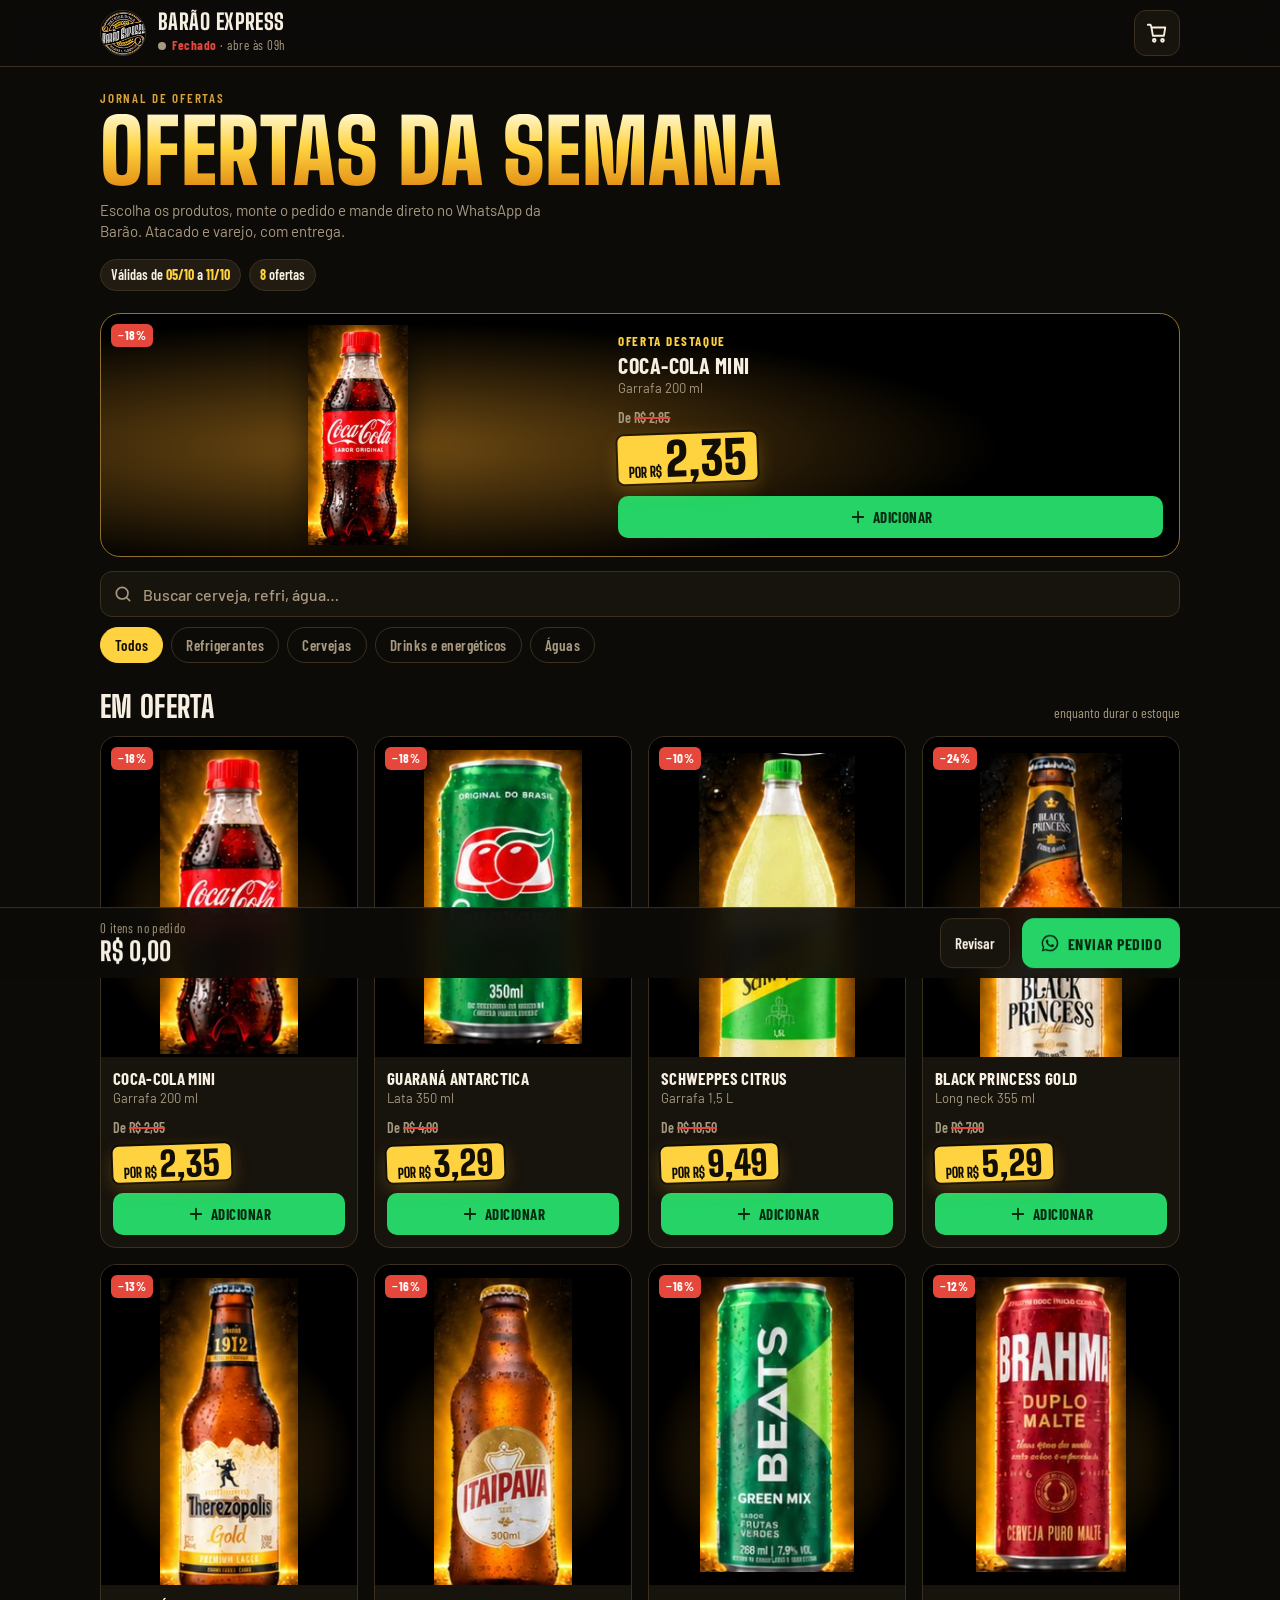
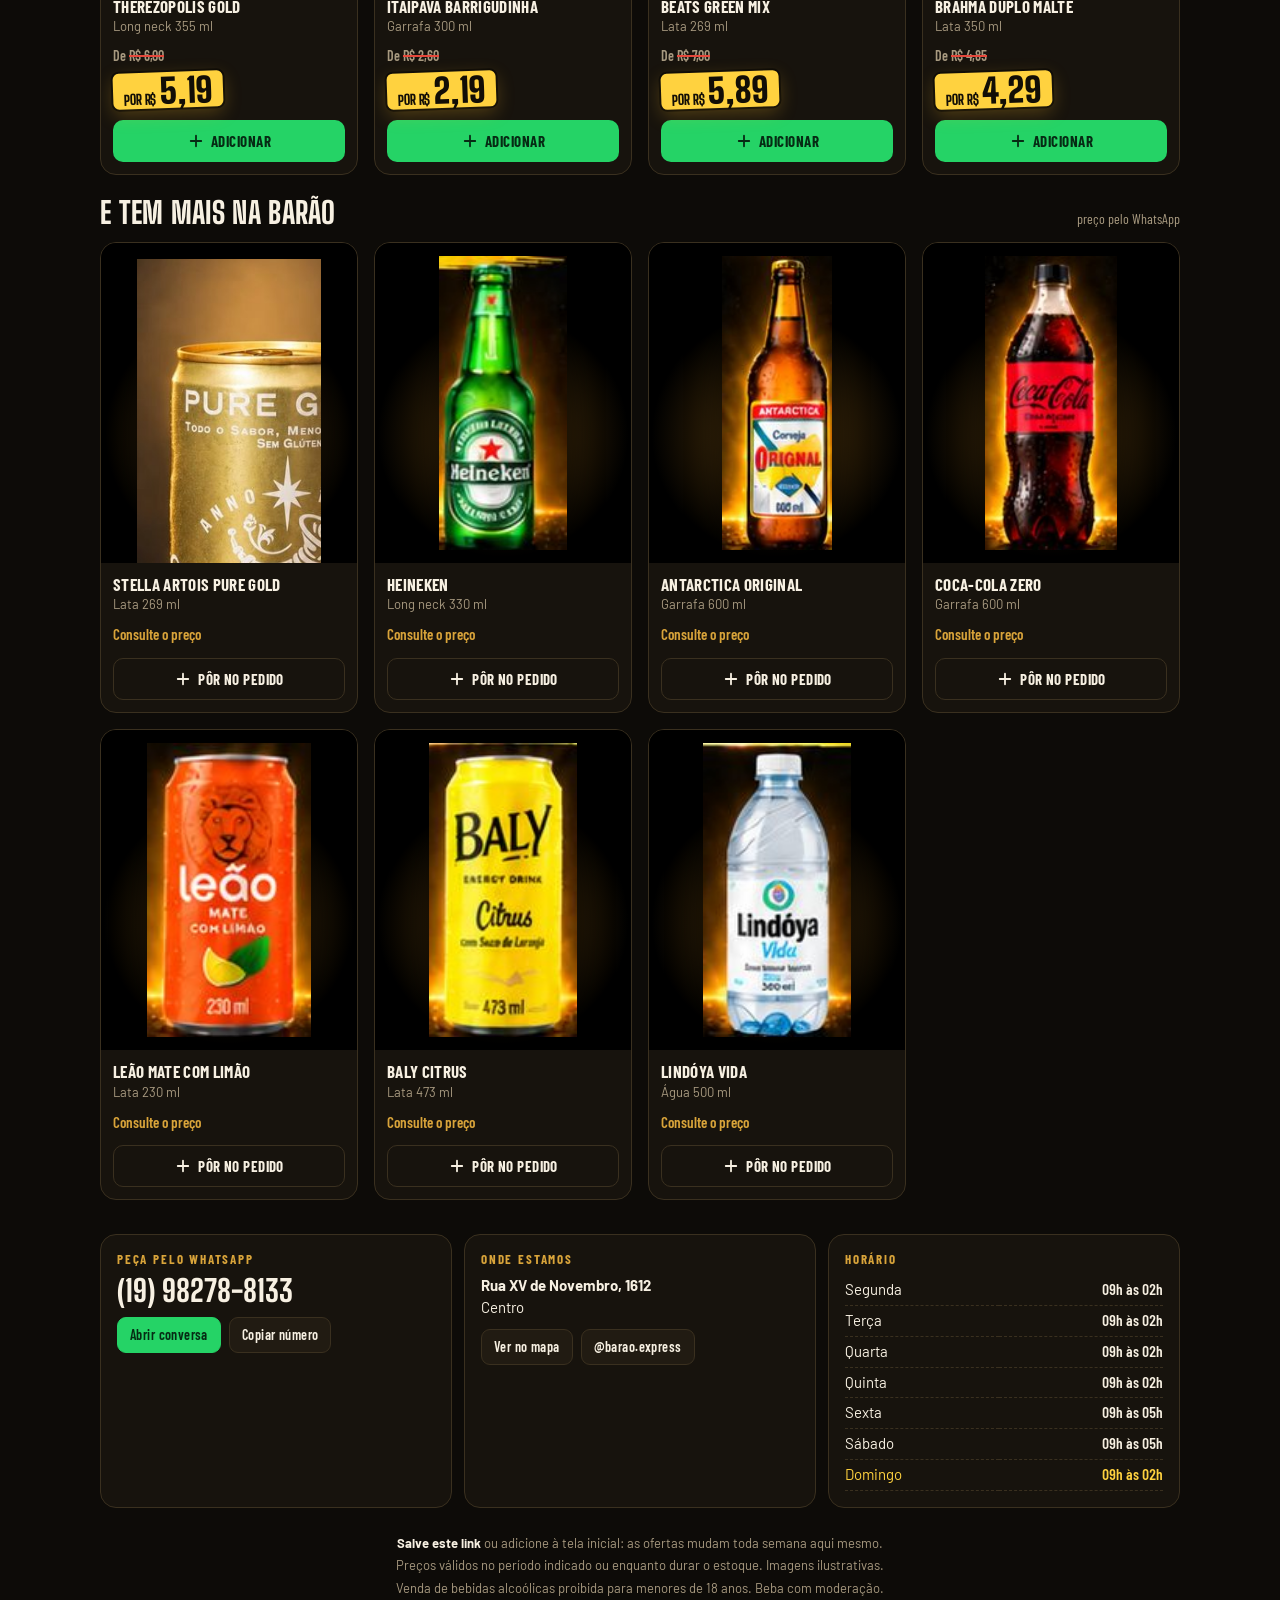
==== ofertas/index.html @ 43bf3dec "Demonstração do app de ofertas da semana da Barão Express Página única em ofertas/: ofertas com preç" ====
<!doctype html>
<html lang="pt-BR">
<head>
<meta charset="utf-8">
<meta name="viewport" content="width=device-width, initial-scale=1, viewport-fit=cover">
<meta name="theme-color" content="#0d0b08">
</head>
<body style="margin:0">
<title>Barão Express Ofertas</title>
<link rel="preconnect" href="https://fonts.googleapis.com">
<link rel="preconnect" href="https://fonts.gstatic.com" crossorigin>
<link href="https://fonts.googleapis.com/css2?family=Big+Shoulders+Display:wght@700;800;900&family=Barlow:wght@400;500;600;700&family=Barlow+Condensed:wght@500;600;700&display=swap" rel="stylesheet">
<style>
/* Layout: app de uma coluna para celular; faixa de oferta com etiqueta amarela de preço igual ao Jornal de Ofertas; grade cresce no computador. */
:root {
  --bg: #0d0b08;
  --surface: #17130d;
  --surface-2: #211b12;
  --line: #3a301f;
  --fg: #f7f0e2;
  --muted: #a89a80;
  --gold: #d9a43a;
  --tag: #ffd23f;
  --tag-ink: #120e06;
  --strike: #e5483b;
  --zap: #25d366;
  --zap-ink: #062b14;
  --display: "Big Shoulders Display", "Arial Narrow", Impact, sans-serif;
  --body: "Barlow", "Segoe UI", system-ui, sans-serif;
  --label: "Barlow Condensed", "Arial Narrow", system-ui, sans-serif;
  color-scheme: dark;
}
* { box-sizing: border-box; }
body {
  background: var(--bg);
  color: var(--fg);
  font-family: var(--body);
  font-size: 15px;
  line-height: 1.45;
  padding-inline: 16px;
  padding-block: 0 120px;
}
.wrap { max-width: 1080px; margin-inline: auto; }
button { font: inherit; color: inherit; cursor: pointer; }
a { color: inherit; }
:focus-visible { outline: 2px solid var(--tag); outline-offset: 2px; border-radius: 6px; }

/* Topo */
.top {
  position: sticky; top: env(safe-area-inset-top, 0px); z-index: 20;
  margin-inline: -16px; padding: 10px 16px;
  background: color-mix(in srgb, var(--bg) 88%, transparent);
  backdrop-filter: blur(10px); -webkit-backdrop-filter: blur(10px);
  border-bottom: 1px solid var(--line);
}
.top-in { max-width: 1080px; margin-inline: auto; display: flex; align-items: center; gap: 12px; }
.logo { width: 46px; height: 46px; border-radius: 50%; object-fit: cover; flex: none; border: 1px solid var(--line); }
.brand { min-width: 0; flex: 1; }
.brand > b { display: block; font-family: var(--display); font-weight: 800; font-size: 22px; letter-spacing: .02em; line-height: 1; text-transform: uppercase; }
.status { font-family: var(--label); font-size: 13px; letter-spacing: .04em; color: var(--muted); display: flex; align-items: center; gap: 6px; margin-top: 3px; }
.dot { width: 8px; height: 8px; border-radius: 50%; background: var(--muted); flex: none; }
.status.open .dot { background: var(--zap); box-shadow: 0 0 0 3px color-mix(in srgb, var(--zap) 25%, transparent); }
.status.open b { color: var(--zap); }
.status.closed b { color: var(--strike); }
.cart-btn { position: relative; border: 1px solid var(--line); background: var(--surface); border-radius: 12px; width: 46px; height: 46px; display: grid; place-items: center; flex: none; }
.cart-btn svg { width: 22px; height: 22px; }
.cart-btn .n { position: absolute; top: -6px; right: -6px; min-width: 20px; height: 20px; padding: 0 5px; border-radius: 10px; background: var(--tag); color: var(--tag-ink); font: 700 12px/20px var(--label); text-align: center; }

/* Cabeçalho do jornal */
.hero { padding-block: 22px 8px; display: grid; gap: 6px; }
.eyebrow { font-family: var(--label); font-weight: 600; font-size: 13px; letter-spacing: .14em; text-transform: uppercase; color: var(--gold); }
.hero h1 {
  margin: 0; font-family: var(--display); font-weight: 900; text-transform: uppercase;
  font-size: clamp(44px, 13vw, 88px); line-height: .86; letter-spacing: .005em; text-wrap: balance;
  background: linear-gradient(180deg, #fff6c9 0%, var(--tag) 45%, #e08a12 100%);
  -webkit-background-clip: text; background-clip: text; color: transparent;
}
.hero p { margin: 4px 0 0; color: var(--muted); max-width: 60ch; }
.validity { display: inline-flex; flex-wrap: wrap; gap: 8px; margin-top: 10px; }
.chip-static { font-family: var(--label); font-weight: 600; font-size: 14px; padding: 5px 10px; border-radius: 999px; background: var(--surface-2); border: 1px solid var(--line); }
.chip-static strong { color: var(--tag); }

/* Busca e filtros */
.tools { display: grid; gap: 10px; padding-block: 14px 6px; }
.search { position: relative; }
.search input {
  width: 100%; height: 46px; border-radius: 12px; border: 1px solid var(--line); background: var(--surface);
  color: var(--fg); font: 500 16px var(--body); padding: 0 14px 0 42px;
}
.search input::placeholder { color: var(--muted); }
.search svg { position: absolute; left: 13px; top: 13px; width: 20px; height: 20px; color: var(--muted); }
.chips { display: flex; gap: 8px; overflow-x: auto; scrollbar-width: none; margin-inline: -16px; padding-inline: 16px; }
.chips::-webkit-scrollbar { display: none; }
.chip {
  flex: none; height: 36px; padding: 0 14px; border-radius: 999px; border: 1px solid var(--line); background: transparent;
  font-family: var(--label); font-weight: 600; font-size: 15px; letter-spacing: .03em; color: var(--muted);
}
.chip[aria-pressed="true"] { background: var(--tag); border-color: var(--tag); color: var(--tag-ink); }

/* Seções */
.sec-head { display: flex; align-items: baseline; justify-content: space-between; gap: 12px; padding-block: 22px 12px; }
.sec-head h2 { margin: 0; font-family: var(--display); font-weight: 800; text-transform: uppercase; font-size: 30px; line-height: 1; letter-spacing: .01em; }
.sec-head span { font-family: var(--label); color: var(--muted); font-size: 14px; }
.grid { display: grid; grid-template-columns: repeat(2, minmax(0, 1fr)); gap: 12px; }
@media (min-width: 640px) { .grid { grid-template-columns: repeat(3, minmax(0, 1fr)); } }
@media (min-width: 900px) { .grid { grid-template-columns: repeat(4, minmax(0, 1fr)); gap: 16px; } }

/* Card de oferta */
.card {
  position: relative; display: flex; flex-direction: column; min-width: 0;
  background: var(--surface); border: 1px solid var(--line); border-radius: 16px; overflow: hidden;
}
.shot {
  position: relative; aspect-ratio: 4 / 5; max-width: 100%;
  background: radial-gradient(70% 55% at 50% 60%, rgba(255, 170, 40, .35), transparent 70%), #000;
  display: grid; place-items: center; overflow: hidden;
}
.shot img { height: 92%; width: auto; max-width: 92%; object-fit: contain; filter: drop-shadow(0 8px 16px rgba(0,0,0,.6)); }
.off {
  position: absolute; z-index: 1; top: 10px; left: 10px; background: var(--strike); color: #fff;
  font: 700 13px/1 var(--label); letter-spacing: .04em; padding: 5px 7px; border-radius: 6px;
}
.info { padding: 12px 12px 0; display: grid; gap: 2px; flex: 1; align-content: start; }
.name { font-family: var(--label); font-weight: 700; font-size: 17px; line-height: 1.1; text-transform: uppercase; letter-spacing: .02em; }
.size { font-size: 13px; color: var(--muted); }
.de { margin-top: 8px; font-family: var(--label); font-weight: 600; font-size: 14px; color: var(--muted); }
.de s { text-decoration-color: var(--strike); text-decoration-thickness: 2px; }
.tag {
  justify-self: start; margin-top: 4px; transform: rotate(-2deg);
  background: var(--tag); color: var(--tag-ink); border-radius: 6px; padding: 2px 10px 0;
  font-family: var(--display); font-weight: 900; line-height: 1; display: flex; align-items: baseline; gap: 4px;
  font-variant-numeric: tabular-nums; box-shadow: 0 0 0 2px rgba(0,0,0,.5), 0 6px 18px rgba(255, 190, 40, .25);
}
.tag small { font-size: 14px; font-weight: 800; white-space: nowrap; }
.tag b { font-size: 34px; font-weight: 900; }
.ask { margin-top: 8px; font-family: var(--label); font-weight: 600; font-size: 15px; color: var(--gold); }
.actions { padding: 12px; display: flex; gap: 8px; align-items: center; }
.add {
  flex: 1; height: 42px; border-radius: 10px; border: 0; background: var(--zap); color: var(--zap-ink);
  font: 700 15px var(--label); letter-spacing: .03em; text-transform: uppercase; display: flex; align-items: center; justify-content: center; gap: 6px;
}
.add svg { width: 18px; height: 18px; }
.add.ghost { background: transparent; color: var(--fg); border: 1px solid var(--line); }
.qty { flex: 1; display: grid; grid-template-columns: 42px 1fr 42px; align-items: center; height: 42px; border-radius: 10px; background: var(--surface-2); border: 1px solid var(--line); }
.qty button { height: 100%; border: 0; background: transparent; font: 700 22px/1 var(--label); }
.qty output { text-align: center; font: 700 18px var(--label); font-variant-numeric: tabular-nums; }

/* Destaque (oferta principal) */
.feature {
  margin-top: 14px; display: grid; grid-template-columns: minmax(0, 1fr) minmax(0, 1.1fr); gap: 0;
  border-radius: 20px; overflow: hidden; border: 1px solid color-mix(in srgb, var(--gold) 55%, var(--line));
  background: radial-gradient(90% 80% at 25% 55%, rgba(255, 170, 40, .45), transparent 65%), #000;
}
.feature .shot { background: transparent; aspect-ratio: auto; min-height: 240px; }
.feature .shot img { height: 220px; }
.feature .info { padding: 18px 16px 0 4px; align-content: center; }
.feature .name { font-size: 22px; }
.feature .tag b { font-size: 46px; }
.feature .actions { padding: 14px 16px 18px 4px; }
.feature .kicker { font-family: var(--label); font-weight: 700; color: var(--tag); letter-spacing: .12em; font-size: 13px; text-transform: uppercase; }
.feature-body { display: grid; align-content: center; }
@media (max-width: 380px) { .feature .shot img { height: 180px; } .feature .tag b { font-size: 38px; } }

.empty { padding: 30px 0; color: var(--muted); text-align: center; }

/* Rodapé de informações */
.info-block { margin-top: 34px; display: grid; gap: 12px; grid-template-columns: 1fr; }
@media (min-width: 720px) { .info-block { grid-template-columns: repeat(3, minmax(0, 1fr)); } }
.panel { background: var(--surface); border: 1px solid var(--line); border-radius: 16px; padding: 16px; min-width: 0; }
.panel h3 { margin: 0 0 8px; font: 700 13px var(--label); letter-spacing: .14em; text-transform: uppercase; color: var(--gold); }
.panel p { margin: 0; }
.big-num { font-family: var(--display); font-weight: 800; font-size: 30px; line-height: 1.05; font-variant-numeric: tabular-nums; user-select: all; }
.row { display: flex; flex-wrap: wrap; gap: 8px; margin-top: 10px; }
.mini { height: 36px; padding: 0 12px; border-radius: 9px; border: 1px solid var(--line); background: var(--surface-2); font: 600 14px var(--label); letter-spacing: .03em; display: inline-flex; align-items: center; text-decoration: none; }
.mini.zap { background: var(--zap); border-color: var(--zap); color: var(--zap-ink); }
.hours { width: 100%; border-collapse: collapse; font-variant-numeric: tabular-nums; }
.hours td { padding: 4px 0; border-bottom: 1px dashed var(--line); }
.hours td:last-child { text-align: right; font-family: var(--label); font-weight: 600; }
.hours tr.today td { color: var(--tag); }
.fine { margin-top: 26px; color: var(--muted); font-size: 13px; text-align: center; display: grid; gap: 4px; }
.fine b { color: var(--fg); }

/* Barra do pedido */
.bar {
  position: fixed; left: 0; right: 0; bottom: 0; z-index: 30;
  padding: 10px 16px calc(10px + env(safe-area-inset-bottom, 0px));
  background: color-mix(in srgb, var(--bg) 92%, transparent); backdrop-filter: blur(10px); -webkit-backdrop-filter: blur(10px);
  border-top: 1px solid var(--line);
  transform: translateY(110%); transition: transform .25s ease;
}
.bar.show { transform: none; }
.bar-in { max-width: 1080px; margin-inline: auto; display: flex; gap: 12px; align-items: center; }
.bar-sum { flex: 1; min-width: 0; }
.bar-sum small { display: block; color: var(--muted); font-size: 13px; font-family: var(--label); letter-spacing: .03em; }
.bar-sum b { font-family: var(--display); font-weight: 800; font-size: 26px; font-variant-numeric: tabular-nums; line-height: 1; }
.send { height: 50px; padding: 0 18px; border-radius: 12px; background: var(--zap); color: var(--zap-ink); text-decoration: none; display: inline-flex; align-items: center; gap: 8px; font: 700 16px var(--label); letter-spacing: .03em; text-transform: uppercase; }
.send svg { width: 20px; height: 20px; }
.review { height: 50px; padding: 0 14px; border-radius: 12px; border: 1px solid var(--line); background: var(--surface); font: 600 15px var(--label); }

/* Gaveta do pedido */
.sheet-bg { position: fixed; inset: 0; z-index: 40; background: rgba(0,0,0,.6); }
.sheet {
  position: fixed; left: 0; right: 0; bottom: 0; z-index: 41; max-height: 82vh; overflow: auto;
  background: var(--surface); border-top: 1px solid var(--line); border-radius: 20px 20px 0 0;
  padding: 18px 16px calc(18px + env(safe-area-inset-bottom, 0px));
}
.sheet-in { max-width: 640px; margin-inline: auto; display: grid; gap: 12px; }
.sheet h2 { margin: 0; font-family: var(--display); font-weight: 800; font-size: 30px; text-transform: uppercase; }
.line { display: grid; grid-template-columns: minmax(0, 1fr) auto; gap: 4px 12px; padding-block: 10px; border-bottom: 1px solid var(--line); align-items: center; }
.line .nm { font-weight: 600; }
.line .pr { font-family: var(--label); font-weight: 700; font-variant-numeric: tabular-nums; text-align: right; }
.line .sub { color: var(--muted); font-size: 13px; }
.line .qty { width: 132px; height: 36px; grid-template-columns: 36px 1fr 36px; }
.field { display: grid; gap: 6px; }
.field label { font: 600 13px var(--label); letter-spacing: .1em; text-transform: uppercase; color: var(--muted); }
.field input, .field select { height: 44px; border-radius: 10px; border: 1px solid var(--line); background: var(--surface-2); color: var(--fg); font: 500 16px var(--body); padding: 0 12px; }
.total { display: flex; justify-content: space-between; align-items: baseline; }
.total b { font-family: var(--display); font-weight: 800; font-size: 30px; font-variant-numeric: tabular-nums; }
.note { color: var(--muted); font-size: 13px; }
.sheet-actions { display: flex; gap: 10px; flex-wrap: wrap; }
.sheet-actions .send { flex: 1; justify-content: center; }

.toast { position: fixed; left: 50%; bottom: 90px; transform: translateX(-50%); z-index: 50; background: var(--fg); color: var(--bg); padding: 10px 16px; border-radius: 10px; font: 600 14px var(--label); letter-spacing: .03em; }

@media (prefers-reduced-motion: reduce) { .bar { transition: none; } }
</style>

<header class="top">
  <div class="top-in">
    <img class="logo" src="[data-uri]" alt="Barão Express">
    <div class="brand">
      <b>Barão Express</b>
      <div class="status" id="status"><span class="dot"></span><span id="status-txt">Bebidas &amp; Alimentos</span></div>
    </div>
    <button class="cart-btn" id="cart-open" aria-label="Ver meu pedido">
      <svg viewBox="0 0 24 24" fill="none" stroke="currentColor" stroke-width="2" stroke-linecap="round" stroke-linejoin="round"><path d="M6 6h15l-1.5 9h-12z"/><path d="M6 6 5 3H2"/><circle cx="9" cy="20" r="1.5"/><circle cx="18" cy="20" r="1.5"/></svg>
      <span class="n" id="cart-n" hidden>0</span>
    </button>
  </div>
</header>

<main class="wrap">
  <section class="hero">
    <div class="eyebrow">Jornal de Ofertas</div>
    <h1>Ofertas da semana</h1>
    <p>Escolha os produtos, monte o pedido e mande direto no WhatsApp da Barão. Atacado e varejo, com entrega.</p>
    <div class="validity">
      <span class="chip-static" id="validade"></span>
      <span class="chip-static"><strong id="n-ofertas">0</strong> ofertas</span>
    </div>
  </section>

  <article class="card feature" id="feature"></article>

  <div class="tools">
    <div class="search">
      <svg viewBox="0 0 24 24" fill="none" stroke="currentColor" stroke-width="2" stroke-linecap="round"><circle cx="11" cy="11" r="7"/><path d="m20 20-3.5-3.5"/></svg>
      <input id="q" type="search" placeholder="Buscar cerveja, refri, água…" aria-label="Buscar produto" autocomplete="off">
    </div>
    <div class="chips" id="chips" role="group" aria-label="Categorias"></div>
  </div>

  <section id="sec-ofertas">
    <div class="sec-head"><h2>Em oferta</h2><span>enquanto durar o estoque</span></div>
    <div class="grid" id="grid-ofertas"></div>
  </section>

  <section id="sec-mais">
    <div class="sec-head"><h2>E tem mais na Barão</h2><span>preço pelo WhatsApp</span></div>
    <div class="grid" id="grid-mais"></div>
  </section>

  <p class="empty" id="empty" hidden>Nenhum produto encontrado. Pergunte no WhatsApp que a gente vê pra você.</p>

  <section class="info-block">
    <div class="panel">
      <h3>Peça pelo WhatsApp</h3>
      <p class="big-num" id="fone">(19) 98278-8133</p>
      <div class="row">
        <a class="mini zap" id="zap-link" target="_blank" rel="noopener">Abrir conversa</a>
        <button class="mini" id="copy-fone">Copiar número</button>
      </div>
    </div>
    <div class="panel">
      <h3>Onde estamos</h3>
      <p><b>Rua XV de Novembro, 1612</b><br>Centro</p>
      <div class="row">
        <a class="mini" target="_blank" rel="noopener" href="https://www.google.com/maps/search/?api=1&amp;query=Rua+XV+de+Novembro+1612+Centro+Barão+Express">Ver no mapa</a>
        <a class="mini" target="_blank" rel="noopener" href="https://www.instagram.com/barao.express/">@barao.express</a>
      </div>
    </div>
    <div class="panel">
      <h3>Horário</h3>
      <table class="hours" id="hours"></table>
    </div>
  </section>

  <div class="fine">
    <span><b>Salve este link</b> ou adicione à tela inicial: as ofertas mudam toda semana aqui mesmo.</span>
    <span>Preços válidos no período indicado ou enquanto durar o estoque. Imagens ilustrativas.</span>
    <span>Venda de bebidas alcoólicas proibida para menores de 18 anos. Beba com moderação.</span>
  </div>
</main>

<div class="bar" id="bar">
  <div class="bar-in">
    <div class="bar-sum"><small id="bar-n">0 itens</small><b id="bar-total">R$ 0,00</b></div>
    <button class="review" id="bar-review">Revisar</button>
    <a class="send" id="bar-send" target="_blank" rel="noopener">
      <svg viewBox="0 0 24 24" fill="currentColor"><path d="M12 2a10 10 0 0 0-8.6 15.1L2 22l5-1.3A10 10 0 1 0 12 2Zm0 18.2c-1.5 0-3-.4-4.3-1.2l-.3-.2-3 .8.8-2.9-.2-.3A8.2 8.2 0 1 1 12 20.2Zm4.5-6.1c-.2-.1-1.5-.7-1.7-.8-.2-.1-.4-.1-.6.1l-.8 1c-.1.2-.3.2-.5.1a6.7 6.7 0 0 1-3.3-2.9c-.3-.4.2-.4.7-1.3.1-.2 0-.3 0-.4l-.8-1.8c-.2-.5-.4-.4-.6-.4h-.5c-.2 0-.4.1-.6.3-.2.2-.8.8-.8 2s.9 2.3 1 2.5c.1.2 1.7 2.6 4.1 3.6 1.5.7 2.1.7 2.9.6.5-.1 1.5-.6 1.7-1.2.2-.6.2-1.1.1-1.2l-.3-.2Z"/></svg>
      Enviar pedido
    </a>
  </div>
</div>

<div class="sheet-bg" id="sheet-bg" hidden></div>
<section class="sheet" id="sheet" hidden aria-label="Meu pedido">
  <div class="sheet-in">
    <h2>Meu pedido</h2>
    <div id="lines"></div>
    <div class="total"><span>Total das ofertas</span><b id="sheet-total">R$ 0,00</b></div>
    <p class="note" id="ask-note" hidden>Itens sem preço na lista: a Barão confirma o valor na conversa.</p>
    <div class="field">
      <label for="nome">Seu nome</label>
      <input id="nome" autocomplete="name" placeholder="Como podemos te chamar">
    </div>
    <div class="field">
      <label for="entrega">Como quer receber</label>
      <select id="entrega">
        <option value="Entrega">Entrega no endereço</option>
        <option value="Retirada">Retiro na loja</option>
      </select>
    </div>
    <div class="field" id="end-field">
      <label for="endereco">Endereço de entrega</label>
      <input id="endereco" autocomplete="street-address" placeholder="Rua, número e bairro">
    </div>
    <div class="sheet-actions">
      <button class="review" id="sheet-close">Continuar comprando</button>
      <a class="send" id="sheet-send" target="_blank" rel="noopener">Enviar no WhatsApp</a>
    </div>
    <p class="note">O pedido abre pronto no WhatsApp da Barão. É só tocar em enviar lá.</p>
  </div>
</section>

<div class="toast" id="toast" role="status" hidden></div>

<script>
// ===== Configuração: o que muda toda semana =====
const LOJA = {
  whatsapp: "5519982788133",
  // Horários: dia da semana (0 = domingo) -> [abre, fecha] em horas; fecha depois da meia-noite
  horario: { 0: [9, 2], 1: [9, 2], 2: [9, 2], 3: [9, 2], 4: [9, 2], 5: [9, 5], 6: [9, 5] }
};
const SEMANA = { inicio: "2026-10-05", fim: "2026-10-11" };

// destaque: true coloca o produto no topo. preco null = consultar no WhatsApp.
const PRODUTOS = [
  { id: "coca-mini", nome: "Coca-Cola Mini", tam: "Garrafa 200 ml", cat: "Refrigerantes", de: 2.85, por: 2.35, img: "[data-uri]", destaque: true },
  { id: "guarana", nome: "Guaraná Antarctica", tam: "Lata 350 ml", cat: "Refrigerantes", de: 4.00, por: 3.29, img: "[data-uri]" },
  { id: "schweppes", nome: "Schweppes Citrus", tam: "Garrafa 1,5 L", cat: "Refrigerantes", de: 10.50, por: 9.49, img: "[data-uri]" },
  { id: "black-princess", nome: "Black Princess Gold", tam: "Long neck 355 ml", cat: "Cervejas", de: 7.00, por: 5.29, img: "[data-uri]" },
  { id: "therezopolis", nome: "Therezópolis Gold", tam: "Long neck 355 ml", cat: "Cervejas", de: 6.00, por: 5.19, img: "[data-uri]" },
  { id: "itaipava", nome: "Itaipava Barrigudinha", tam: "Garrafa 300 ml", cat: "Cervejas", de: 2.60, por: 2.19, img: "[data-uri]" },
  { id: "beats", nome: "Beats Green Mix", tam: "Lata 269 ml", cat: "Drinks e energéticos", de: 7.00, por: 5.89, img: "[data-uri]" },
  { id: "brahma", nome: "Brahma Duplo Malte", tam: "Lata 350 ml", cat: "Cervejas", de: 4.85, por: 4.29, img: "[data-uri]" },

  { id: "stella", nome: "Stella Artois Pure Gold", tam: "Lata 269 ml", cat: "Cervejas", img: "[data-uri]" },
  { id: "heineken", nome: "Heineken", tam: "Long neck 330 ml", cat: "Cervejas", img: "[data-uri]" },
  { id: "original", nome: "Antarctica Original", tam: "Garrafa 600 ml", cat: "Cervejas", img: "[data-uri]" },
  { id: "coca-zero", nome: "Coca-Cola Zero", tam: "Garrafa 600 ml", cat: "Refrigerantes", img: "[data-uri]" },
  { id: "leao", nome: "Leão Mate com Limão", tam: "Lata 230 ml", cat: "Drinks e energéticos", img: "[data-uri]" },
  { id: "baly", nome: "Baly Citrus", tam: "Lata 473 ml", cat: "Drinks e energéticos", img: "[data-uri]" },
  { id: "lindoya", nome: "Lindóya Vida", tam: "Água 500 ml", cat: "Águas", img: "[data-uri]" }
];

// ===== App =====
const $ = (s) => document.querySelector(s);
const brl = (v) => "R$ " + v.toFixed(2).replace(".", ",");
const ehOferta = (p) => typeof p.por === "number";
const zap = (texto) => `https://wa.me/${LOJA.whatsapp}?text=${encodeURIComponent(texto)}`;
const store = {
  get(k, d) { try { const v = localStorage.getItem("barao:" + k); return v ? JSON.parse(v) : d; } catch (e) { return d; } },
  set(k, v) { try { localStorage.setItem("barao:" + k, JSON.stringify(v)); } catch (e) {} }
};

let carrinho = store.get("carrinho", {});
let categoria = "Todos";
let busca = "";
const porId = Object.fromEntries(PRODUTOS.map((p) => [p.id, p]));
Object.keys(carrinho).forEach((id) => { if (!porId[id]) delete carrinho[id]; });

const ICON_ZAP = '<svg viewBox="0 0 24 24" fill="none" stroke="currentColor" stroke-width="2.4" stroke-linecap="round"><path d="M12 5v14M5 12h14"/></svg>';

function acaoHTML(p) {
  const q = carrinho[p.id] || 0;
  if (q > 0) {
    return `<div class="qty" role="group" aria-label="Quantidade de ${p.nome}">
      <button data-menos="${p.id}" aria-label="Tirar um">−</button><output>${q}</output><button data-mais="${p.id}" aria-label="Adicionar mais um">+</button></div>`;
  }
  return ehOferta(p)
    ? `<button class="add" data-mais="${p.id}">${ICON_ZAP}Adicionar</button>`
    : `<button class="add ghost" data-mais="${p.id}">${ICON_ZAP}Pôr no pedido</button>`;
}

function precoHTML(p) {
  if (!ehOferta(p)) return `<div class="ask">Consulte o preço</div>`;
  const [r, c] = p.por.toFixed(2).split(".");
  return `<div class="de">De <s>${brl(p.de)}</s></div>
    <div class="tag"><small>POR R$</small><b>${r},${c}</b></div>`;
}

function cardHTML(p) {
  const off = ehOferta(p) ? Math.round((1 - p.por / p.de) * 100) : 0;
  return `<article class="card" data-id="${p.id}">
    <div class="shot">${off ? `<span class="off">−${off}%</span>` : ""}<img src="${p.img}" alt="${p.nome}" loading="lazy"></div>
    <div class="info"><div class="name">${p.nome}</div><div class="size">${p.tam}</div>${precoHTML(p)}</div>
    <div class="actions" data-acao="${p.id}">${acaoHTML(p)}</div>
  </article>`;
}

function renderFeature() {
  const p = PRODUTOS.find((x) => x.destaque) || PRODUTOS.find(ehOferta);
  const off = Math.round((1 - p.por / p.de) * 100);
  $("#feature").dataset.id = p.id;
  $("#feature").innerHTML = `
    <div class="shot"><span class="off">−${off}%</span><img src="${p.img}" alt="${p.nome}"></div>
    <div class="feature-body">
      <div class="info"><div class="kicker">Oferta destaque</div><div class="name">${p.nome}</div><div class="size">${p.tam}</div>${precoHTML(p)}</div>
      <div class="actions" data-acao="${p.id}">${acaoHTML(p)}</div>
    </div>`;
}

function renderChips() {
  const cats = ["Todos", ...new Set(PRODUTOS.map((p) => p.cat))];
  $("#chips").innerHTML = cats.map((c) => `<button class="chip" data-cat="${c}" aria-pressed="${c === categoria}">${c}</button>`).join("");
}

function renderGrids() {
  const t = busca.trim().toLowerCase().normalize("NFD").replace(/[̀-ͯ]/g, "");
  const ok = (p) => (categoria === "Todos" || p.cat === categoria) &&
    (!t || (p.nome + " " + p.tam + " " + p.cat).toLowerCase().normalize("NFD").replace(/[̀-ͯ]/g, "").includes(t));
  const ofertas = PRODUTOS.filter((p) => ehOferta(p) && ok(p));
  const mais = PRODUTOS.filter((p) => !ehOferta(p) && ok(p));
  $("#grid-ofertas").innerHTML = ofertas.map(cardHTML).join("");
  $("#grid-mais").innerHTML = mais.map(cardHTML).join("");
  $("#sec-ofertas").hidden = !ofertas.length;
  $("#sec-mais").hidden = !mais.length;
  $("#empty").hidden = !!(ofertas.length || mais.length);
}

function atualizarAcoes() {
  document.querySelectorAll("[data-acao]").forEach((el) => { el.innerHTML = acaoHTML(porId[el.dataset.acao]); });
  renderPedido();
}

function itens() { return Object.entries(carrinho).filter(([, q]) => q > 0).map(([id, q]) => ({ p: porId[id], q })); }

function mensagem() {
  const lista = itens();
  const nome = $("#nome").value.trim();
  const entrega = $("#entrega").value;
  const end = $("#endereco").value.trim();
  let total = 0;
  const linhas = lista.map(({ p, q }) => {
    if (ehOferta(p)) { total += p.por * q; return `• ${q}x ${p.nome} (${p.tam}) — ${brl(p.por * q)}`; }
    return `• ${q}x ${p.nome} (${p.tam}) — consultar preço`;
  });
  let txt = `Olá, Barão Express! Quero fazer um pedido pelo Jornal de Ofertas:\n\n${linhas.join("\n")}\n\nTotal das ofertas: ${brl(total)}`;
  if (lista.some(({ p }) => !ehOferta(p))) txt += " + itens a consultar";
  txt += `\n\n${entrega === "Entrega" ? "Entrega" + (end ? " em: " + end : " (vou passar o endereço)") : "Vou retirar na loja"}`;
  if (nome) txt += `\nNome: ${nome}`;
  return txt;
}

function renderPedido() {
  const lista = itens();
  const n = lista.reduce((s, { q }) => s + q, 0);
  const total = lista.reduce((s, { p, q }) => s + (ehOferta(p) ? p.por * q : 0), 0);
  $("#cart-n").hidden = !n; $("#cart-n").textContent = n;
  $("#bar").classList.toggle("show", n > 0);
  $("#bar-n").textContent = n === 1 ? "1 item no pedido" : `${n} itens no pedido`;
  $("#bar-total").textContent = brl(total);
  $("#sheet-total").textContent = brl(total);
  $("#ask-note").hidden = !lista.some(({ p }) => !ehOferta(p));
  $("#lines").innerHTML = lista.length ? lista.map(({ p, q }) => `
    <div class="line">
      <div><div class="nm">${p.nome}</div><div class="sub">${p.tam} · ${ehOferta(p) ? brl(p.por) + " cada" : "consultar preço"}</div></div>
      <div class="pr">${ehOferta(p) ? brl(p.por * q) : "—"}</div>
      <div class="qty" role="group" aria-label="Quantidade de ${p.nome}"><button data-menos="${p.id}" aria-label="Tirar um">−</button><output>${q}</output><button data-mais="${p.id}" aria-label="Adicionar mais um">+</button></div>
    </div>`).join("") : `<p class="note">Seu pedido está vazio. Toque em Adicionar nas ofertas.</p>`;
  const link = n ? zap(mensagem()) : zap("Olá, Barão Express! Vim pelo Jornal de Ofertas.");
  $("#bar-send").href = link; $("#sheet-send").href = link;
  store.set("carrinho", carrinho);
}

function mudar(id, d) {
  carrinho[id] = Math.max(0, (carrinho[id] || 0) + d);
  if (!carrinho[id]) delete carrinho[id];
  atualizarAcoes();
  if (d > 0 && carrinho[id] === 1) toast(`${porId[id].nome} no pedido`);
}

let toastT;
function toast(msg) {
  const t = $("#toast"); t.textContent = msg; t.hidden = false;
  clearTimeout(toastT); toastT = setTimeout(() => { t.hidden = true; }, 1600);
}

function abrirPedido(abrir) { $("#sheet").hidden = !abrir; $("#sheet-bg").hidden = !abrir; }

// Aberto/fechado agora, considerando que fecha de madrugada
function statusLoja(agora = new Date()) {
  const d = agora.getDay(), h = agora.getHours() + agora.getMinutes() / 60;
  const [abreHoje] = LOJA.horario[d];
  const fechaOntem = LOJA.horario[(d + 6) % 7][1];
  if (h >= abreHoje) return { aberto: true, ate: `${String(LOJA.horario[d][1]).padStart(2, "0")}h` };
  if (h < fechaOntem) return { aberto: true, ate: `${String(fechaOntem).padStart(2, "0")}h` };
  return { aberto: false, abre: `${String(abreHoje).padStart(2, "0")}h` };
}

function renderInfo() {
  const s = statusLoja();
  $("#status").className = "status " + (s.aberto ? "open" : "closed");
  $("#status-txt").innerHTML = s.aberto ? `<b>Aberto agora</b> · até ${s.ate}` : `<b>Fechado</b> · abre às ${s.abre}`;
  const dias = ["Domingo", "Segunda", "Terça", "Quarta", "Quinta", "Sexta", "Sábado"];
  const hoje = new Date().getDay();
  $("#hours").innerHTML = [1, 2, 3, 4, 5, 6, 0].map((d) => {
    const [a, f] = LOJA.horario[d];
    return `<tr class="${d === hoje ? "today" : ""}"><td>${dias[d]}</td><td>${String(a).padStart(2, "0")}h às ${String(f).padStart(2, "0")}h</td></tr>`;
  }).join("");
  const f = (iso) => iso.slice(8, 10) + "/" + iso.slice(5, 7);
  $("#validade").innerHTML = `Válidas de <strong>${f(SEMANA.inicio)}</strong> a <strong>${f(SEMANA.fim)}</strong>`;
  $("#n-ofertas").textContent = PRODUTOS.filter(ehOferta).length;
  $("#zap-link").href = zap("Olá, Barão Express! Quero receber as ofertas da semana.");
}

document.addEventListener("click", (e) => {
  const mais = e.target.closest("[data-mais]"); if (mais) return mudar(mais.dataset.mais, 1);
  const menos = e.target.closest("[data-menos]"); if (menos) return mudar(menos.dataset.menos, -1);
  const chip = e.target.closest("[data-cat]");
  if (chip) { categoria = chip.dataset.cat; renderChips(); renderGrids(); return; }
});
$("#q").addEventListener("input", (e) => { busca = e.target.value; renderGrids(); });
$("#cart-open").addEventListener("click", () => abrirPedido(true));
$("#bar-review").addEventListener("click", () => abrirPedido(true));
$("#sheet-close").addEventListener("click", () => abrirPedido(false));
$("#sheet-bg").addEventListener("click", () => abrirPedido(false));
document.addEventListener("keydown", (e) => { if (e.key === "Escape") abrirPedido(false); });
["nome", "endereco"].forEach((id) => {
  $("#" + id).value = store.get(id, "");
  $("#" + id).addEventListener("input", (e) => { store.set(id, e.target.value); renderPedido(); });
});
$("#entrega").addEventListener("change", (e) => { $("#end-field").hidden = e.target.value !== "Entrega"; renderPedido(); });
$("#copy-fone").addEventListener("click", () => {
  const txt = $("#fone").textContent;
  const fallback = () => { const r = document.createRange(); r.selectNodeContents($("#fone")); const s = getSelection(); s.removeAllRanges(); s.addRange(r); toast("Número selecionado"); };
  try { navigator.clipboard.writeText(txt).then(() => toast("Número copiado"), fallback); } catch (err) { fallback(); }
});

renderInfo(); renderFeature(); renderChips(); renderGrids(); renderPedido();
setInterval(renderInfo, 60000);
</script>
</body>
</html>
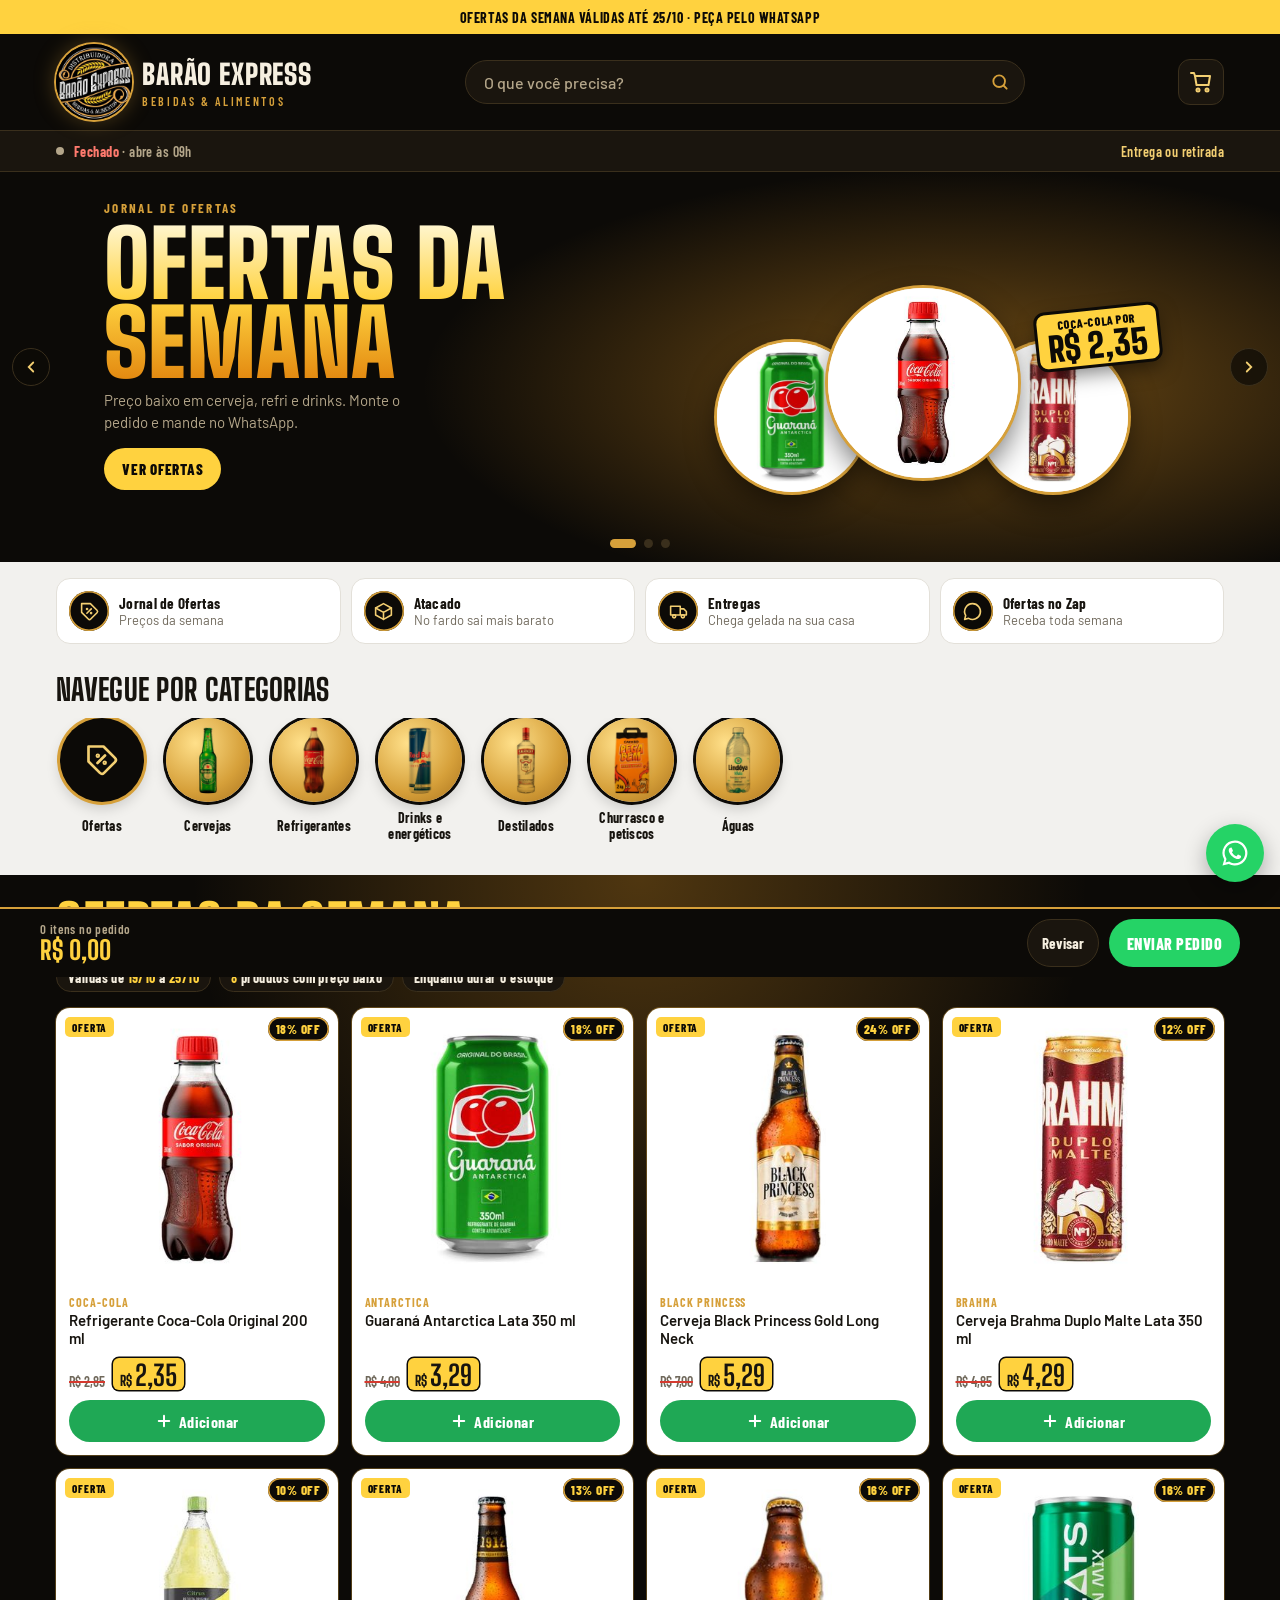
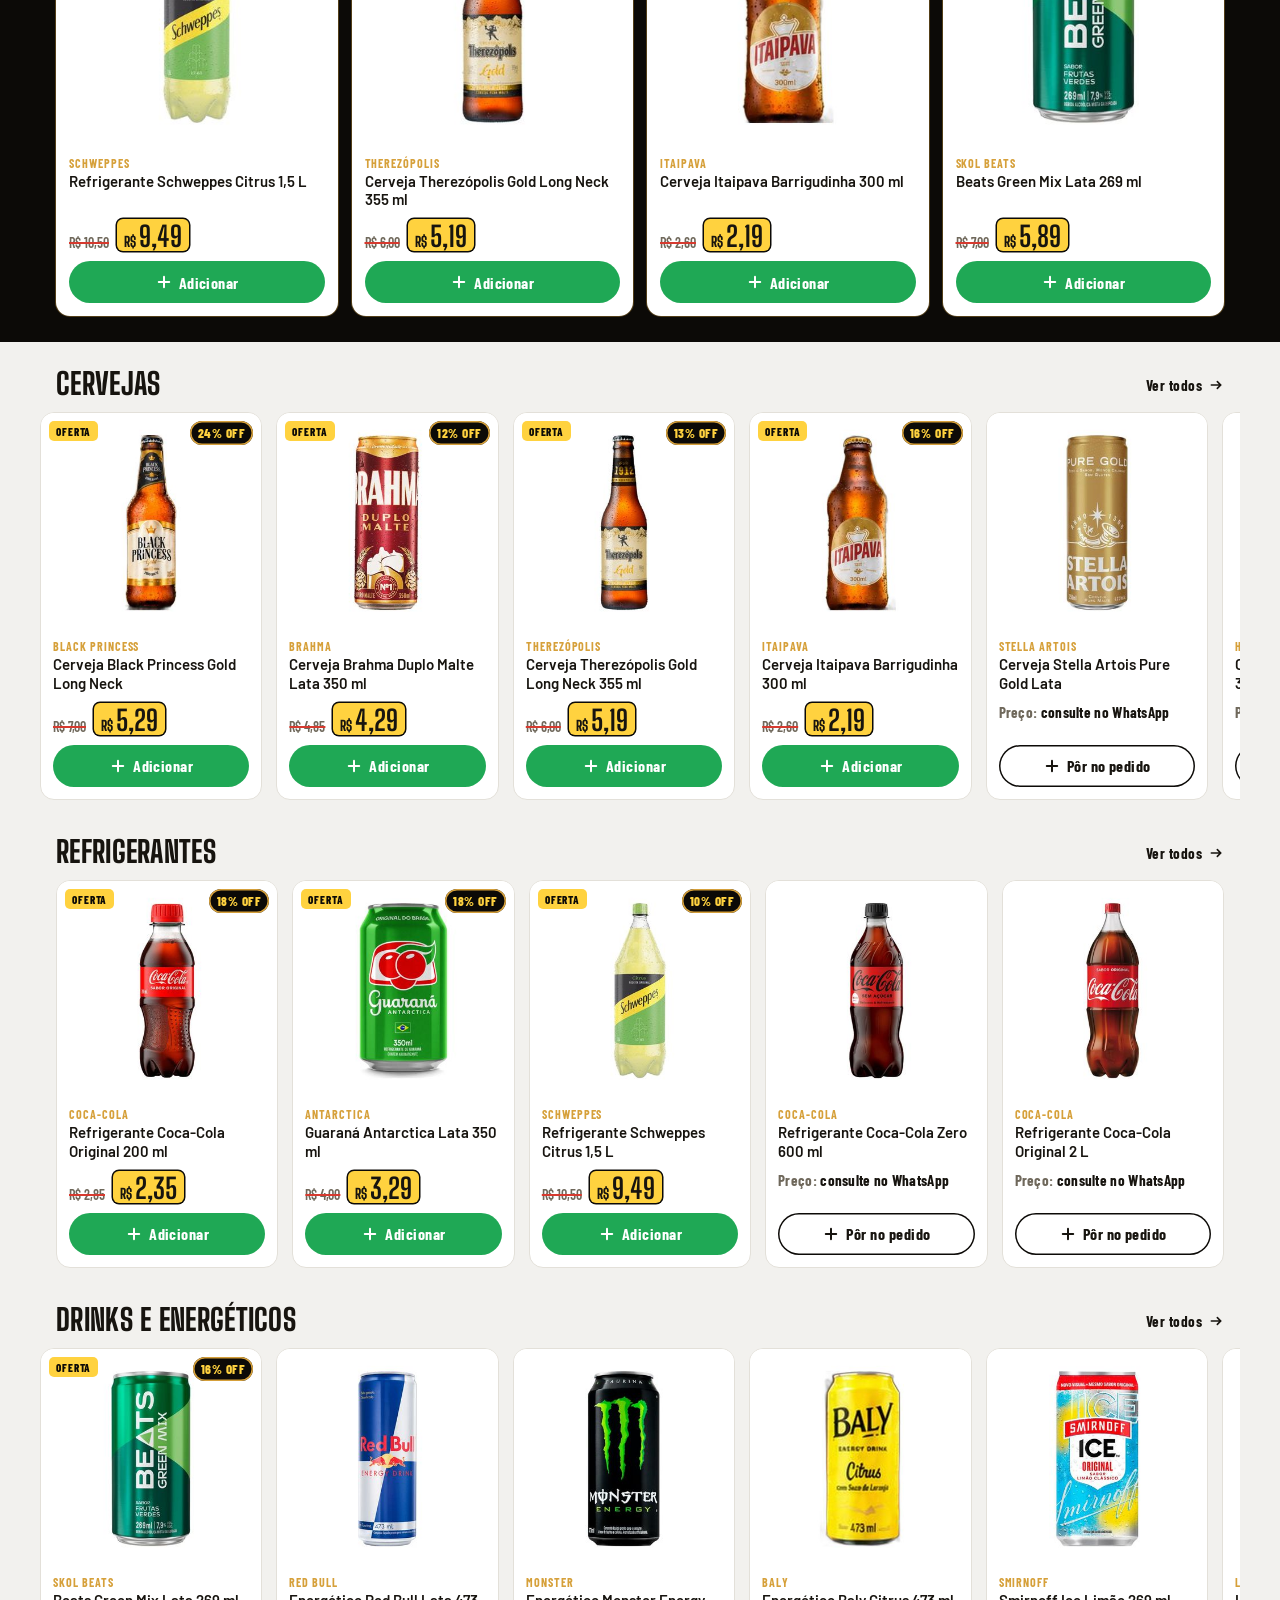
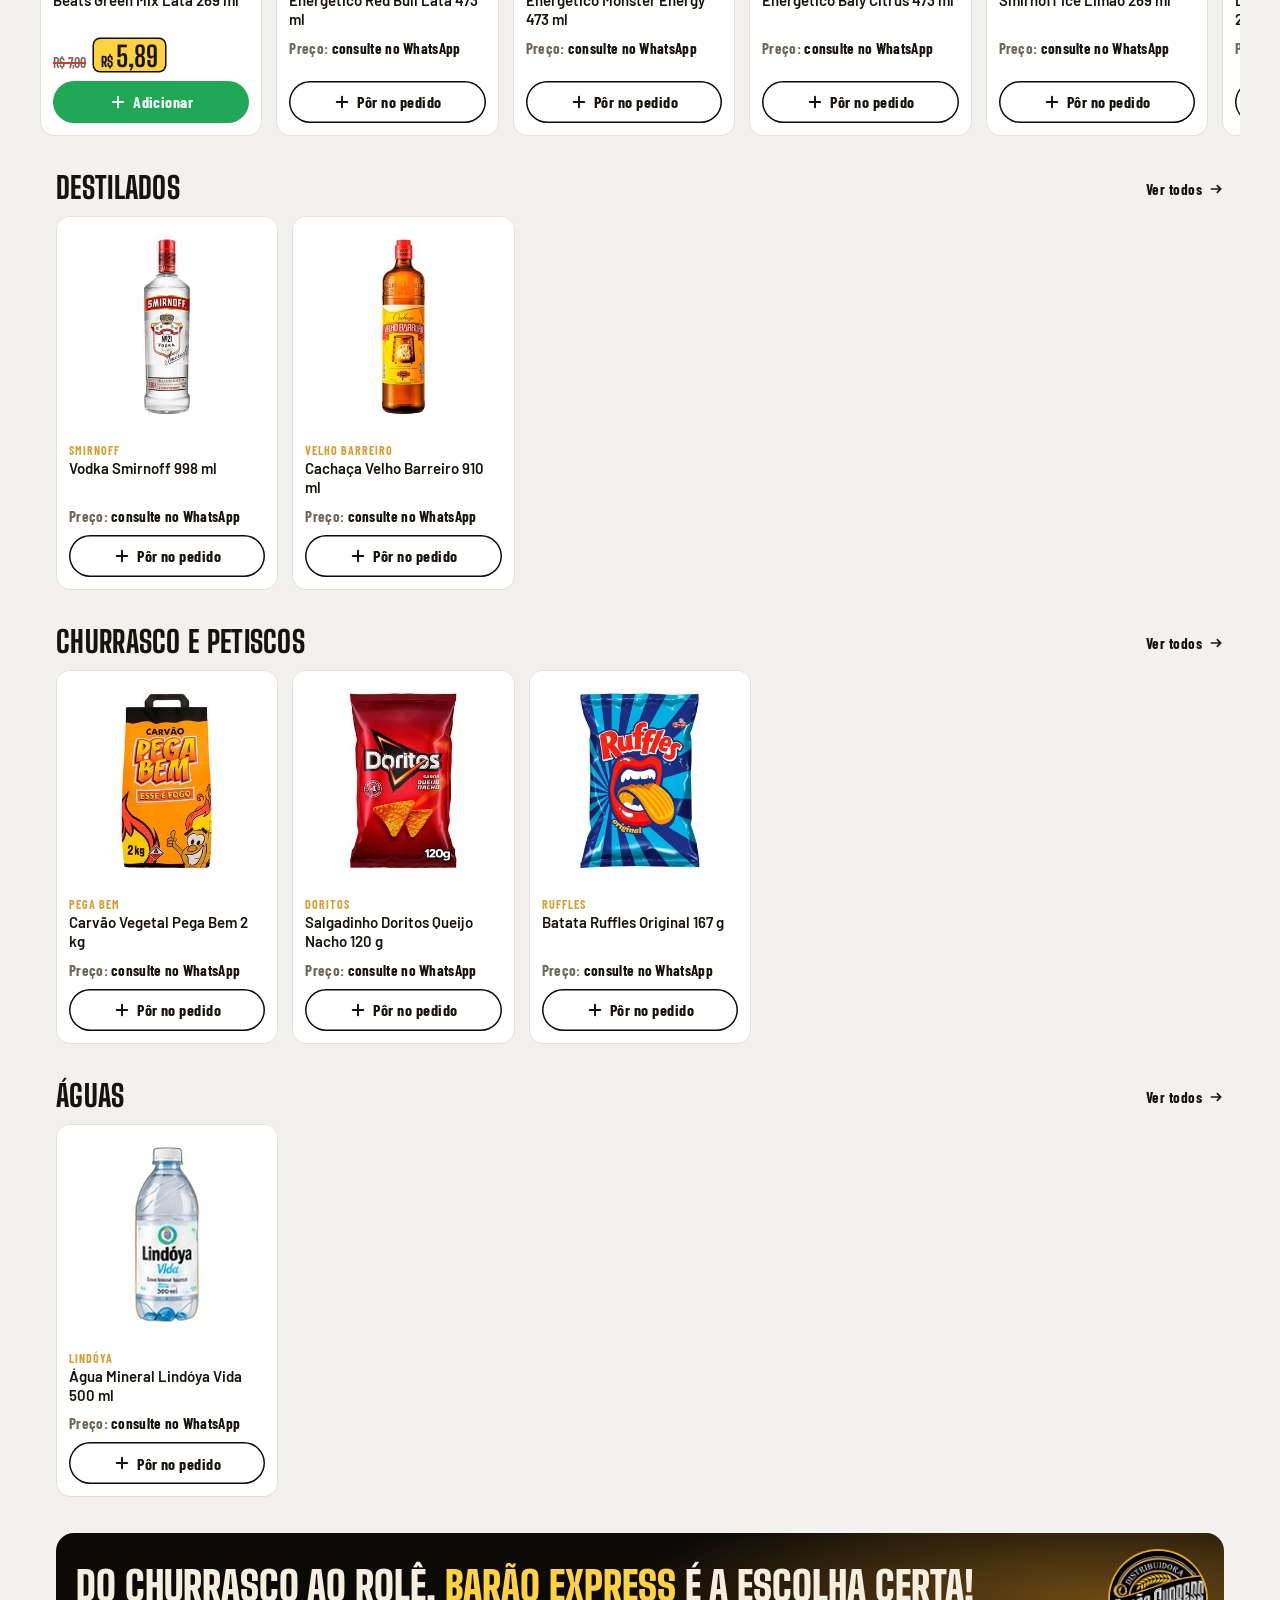
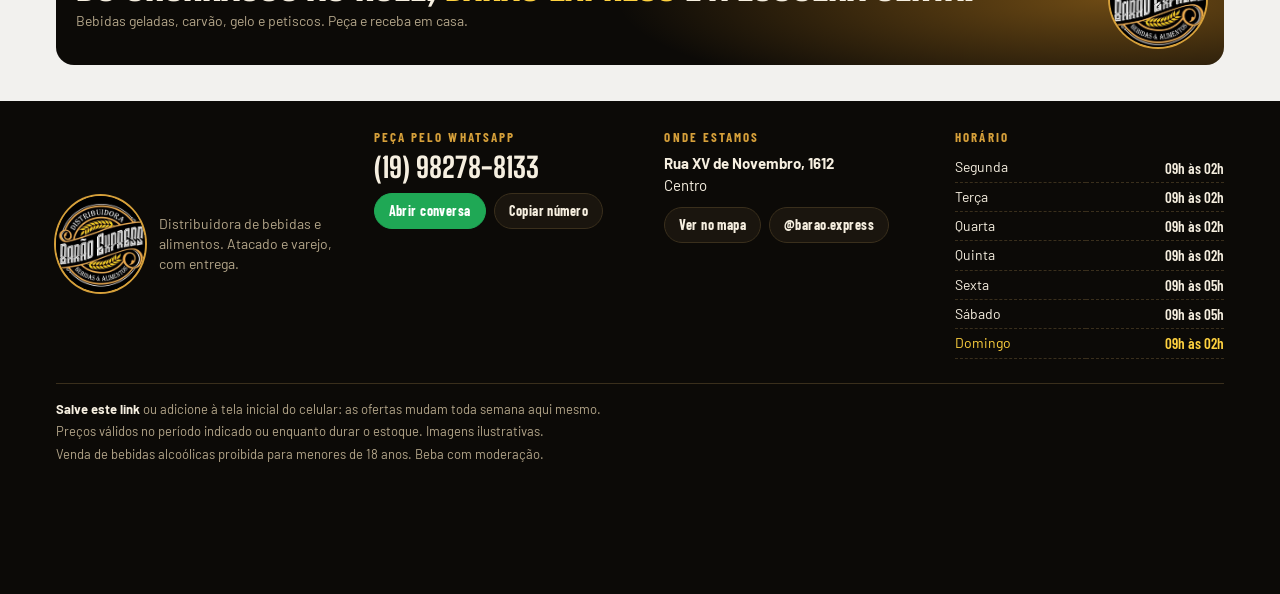
==== commit 4b0a5958: "Reformular app de ofertas no formato de supermercado online Topo preto com logo em destaque e busca," ====
--- a/ofertas/index.html
+++ b/ofertas/index.html
@@ -3,313 +3,398 @@
 <head>
 <meta charset="utf-8">
 <meta name="viewport" content="width=device-width, initial-scale=1, viewport-fit=cover">
-<meta name="theme-color" content="#0d0b08">
+<meta name="theme-color" content="#0c0a07">
 </head>
 <body style="margin:0">
 <title>Barão Express Ofertas</title>
 <link rel="preconnect" href="https://fonts.googleapis.com">
 <link rel="preconnect" href="https://fonts.gstatic.com" crossorigin>
-<link href="https://fonts.googleapis.com/css2?family=Big+Shoulders+Display:wght@700;800;900&family=Barlow:wght@400;500;600;700&family=Barlow+Condensed:wght@500;600;700&display=swap" rel="stylesheet">
+<link href="https://fonts.googleapis.com/css2?family=Big+Shoulders+Display:wght@700;800;900&family=Barlow:wght@400;500;600;700;800&family=Barlow+Condensed:wght@500;600;700;800&display=swap" rel="stylesheet">
 <style>
-/* Layout: app de uma coluna para celular; faixa de oferta com etiqueta amarela de preço igual ao Jornal de Ofertas; grade cresce no computador. */
+/* Layout: estrutura de supermercado online (faixa de aviso, topo com busca, banner, atalhos, categorias em círculo,
+   vitrines de produto em cards brancos) vestida com a identidade da Barão: preto, dourado e etiqueta amarela de preço.
+   Visual único e intencional (topo/rodapé pretos, vitrine clara), sem variação de tema. */
 :root {
-  --bg: #0d0b08;
-  --surface: #17130d;
-  --surface-2: #211b12;
-  --line: #3a301f;
-  --fg: #f7f0e2;
-  --muted: #a89a80;
-  --gold: #d9a43a;
-  --tag: #ffd23f;
-  --tag-ink: #120e06;
-  --strike: #e5483b;
-  --zap: #25d366;
-  --zap-ink: #062b14;
+  --ink: #0c0a07;          /* preto da marca */
+  --ink-2: #1a150e;
+  --ink-line: #3a2f1c;
+  --gold: #d6a03a;         /* dourado do logo */
+  --gold-hi: #f3cf72;
+  --tag: #ffd23f;          /* amarelo da etiqueta do jornal */
+  --paper: #f2f1ee;        /* fundo da vitrine */
+  --card: #ffffff;
+  --line: #e3e0d9;
+  --text: #17140f;
+  --muted: #6f685b;
+  --on-ink: #f6efe0;
+  --on-ink-muted: #b4a68a;
+  --strike: #d63a2f;
+  --zap: #1fa855;
+  --zap-hi: #25d366;
   --display: "Big Shoulders Display", "Arial Narrow", Impact, sans-serif;
   --body: "Barlow", "Segoe UI", system-ui, sans-serif;
   --label: "Barlow Condensed", "Arial Narrow", system-ui, sans-serif;
-  color-scheme: dark;
+  color-scheme: light;
 }
 * { box-sizing: border-box; }
-body {
-  background: var(--bg);
-  color: var(--fg);
-  font-family: var(--body);
-  font-size: 15px;
-  line-height: 1.45;
-  padding-inline: 16px;
-  padding-block: 0 120px;
-}
-.wrap { max-width: 1080px; margin-inline: auto; }
+html { scroll-behavior: smooth; }
+body { background: var(--paper); color: var(--text); font-family: var(--body); font-size: 15px; line-height: 1.45; }
 button { font: inherit; color: inherit; cursor: pointer; }
 a { color: inherit; }
-:focus-visible { outline: 2px solid var(--tag); outline-offset: 2px; border-radius: 6px; }
+img { display: block; }
+:focus-visible { outline: 3px solid var(--gold); outline-offset: 2px; border-radius: 8px; }
+.wrap { max-width: 1200px; margin-inline: auto; padding-inline: 16px; }
+.sr { position: absolute; width: 1px; height: 1px; overflow: hidden; clip: rect(0 0 0 0); }
+
+/* Faixa de aviso */
+.notice { background: var(--tag); color: var(--ink); }
+.notice .wrap { display: flex; align-items: center; justify-content: center; gap: 10px; height: 34px; font: 700 14px var(--label); letter-spacing: .04em; text-transform: uppercase; text-align: center; }
+.notice span { min-width: 0; overflow: hidden; text-overflow: ellipsis; white-space: nowrap; }
 
 /* Topo */
-.top {
-  position: sticky; top: env(safe-area-inset-top, 0px); z-index: 20;
-  margin-inline: -16px; padding: 10px 16px;
-  background: color-mix(in srgb, var(--bg) 88%, transparent);
-  backdrop-filter: blur(10px); -webkit-backdrop-filter: blur(10px);
-  border-bottom: 1px solid var(--line);
-}
-.top-in { max-width: 1080px; margin-inline: auto; display: flex; align-items: center; gap: 12px; }
-.logo { width: 46px; height: 46px; border-radius: 50%; object-fit: cover; flex: none; border: 1px solid var(--line); }
-.brand { min-width: 0; flex: 1; }
-.brand > b { display: block; font-family: var(--display); font-weight: 800; font-size: 22px; letter-spacing: .02em; line-height: 1; text-transform: uppercase; }
-.status { font-family: var(--label); font-size: 13px; letter-spacing: .04em; color: var(--muted); display: flex; align-items: center; gap: 6px; margin-top: 3px; }
-.dot { width: 8px; height: 8px; border-radius: 50%; background: var(--muted); flex: none; }
-.status.open .dot { background: var(--zap); box-shadow: 0 0 0 3px color-mix(in srgb, var(--zap) 25%, transparent); }
-.status.open b { color: var(--zap); }
-.status.closed b { color: var(--strike); }
-.cart-btn { position: relative; border: 1px solid var(--line); background: var(--surface); border-radius: 12px; width: 46px; height: 46px; display: grid; place-items: center; flex: none; }
-.cart-btn svg { width: 22px; height: 22px; }
-.cart-btn .n { position: absolute; top: -6px; right: -6px; min-width: 20px; height: 20px; padding: 0 5px; border-radius: 10px; background: var(--tag); color: var(--tag-ink); font: 700 12px/20px var(--label); text-align: center; }
-
-/* Cabeçalho do jornal */
-.hero { padding-block: 22px 8px; display: grid; gap: 6px; }
-.eyebrow { font-family: var(--label); font-weight: 600; font-size: 13px; letter-spacing: .14em; text-transform: uppercase; color: var(--gold); }
-.hero h1 {
-  margin: 0; font-family: var(--display); font-weight: 900; text-transform: uppercase;
-  font-size: clamp(44px, 13vw, 88px); line-height: .86; letter-spacing: .005em; text-wrap: balance;
-  background: linear-gradient(180deg, #fff6c9 0%, var(--tag) 45%, #e08a12 100%);
-  -webkit-background-clip: text; background-clip: text; color: transparent;
-}
-.hero p { margin: 4px 0 0; color: var(--muted); max-width: 60ch; }
-.validity { display: inline-flex; flex-wrap: wrap; gap: 8px; margin-top: 10px; }
-.chip-static { font-family: var(--label); font-weight: 600; font-size: 14px; padding: 5px 10px; border-radius: 999px; background: var(--surface-2); border: 1px solid var(--line); }
-.chip-static strong { color: var(--tag); }
-
-/* Busca e filtros */
-.tools { display: grid; gap: 10px; padding-block: 14px 6px; }
+.top { position: sticky; top: env(safe-area-inset-top, 0px); z-index: 30; background: var(--ink); color: var(--on-ink); border-bottom: 1px solid var(--ink-line); }
+.top .wrap { display: grid; grid-template-columns: auto minmax(0, 1fr) auto; align-items: center; gap: 14px; padding-block: 10px; }
+.brandmark { display: flex; align-items: center; gap: 10px; text-decoration: none; }
+.brandmark img { width: 64px; height: 64px; border-radius: 50%; object-fit: cover; box-shadow: 0 0 0 2px var(--gold), 0 0 22px rgba(214, 160, 58, .35); }
+.brandmark .wm { display: none; }
 .search { position: relative; }
-.search input {
-  width: 100%; height: 46px; border-radius: 12px; border: 1px solid var(--line); background: var(--surface);
-  color: var(--fg); font: 500 16px var(--body); padding: 0 14px 0 42px;
-}
-.search input::placeholder { color: var(--muted); }
-.search svg { position: absolute; left: 13px; top: 13px; width: 20px; height: 20px; color: var(--muted); }
-.chips { display: flex; gap: 8px; overflow-x: auto; scrollbar-width: none; margin-inline: -16px; padding-inline: 16px; }
-.chips::-webkit-scrollbar { display: none; }
-.chip {
-  flex: none; height: 36px; padding: 0 14px; border-radius: 999px; border: 1px solid var(--line); background: transparent;
-  font-family: var(--label); font-weight: 600; font-size: 15px; letter-spacing: .03em; color: var(--muted);
-}
-.chip[aria-pressed="true"] { background: var(--tag); border-color: var(--tag); color: var(--tag-ink); }
-
-/* Seções */
-.sec-head { display: flex; align-items: baseline; justify-content: space-between; gap: 12px; padding-block: 22px 12px; }
-.sec-head h2 { margin: 0; font-family: var(--display); font-weight: 800; text-transform: uppercase; font-size: 30px; line-height: 1; letter-spacing: .01em; }
-.sec-head span { font-family: var(--label); color: var(--muted); font-size: 14px; }
-.grid { display: grid; grid-template-columns: repeat(2, minmax(0, 1fr)); gap: 12px; }
-@media (min-width: 640px) { .grid { grid-template-columns: repeat(3, minmax(0, 1fr)); } }
-@media (min-width: 900px) { .grid { grid-template-columns: repeat(4, minmax(0, 1fr)); gap: 16px; } }
-
-/* Card de oferta */
-.card {
-  position: relative; display: flex; flex-direction: column; min-width: 0;
-  background: var(--surface); border: 1px solid var(--line); border-radius: 16px; overflow: hidden;
-}
-.shot {
-  position: relative; aspect-ratio: 4 / 5; max-width: 100%;
-  background: radial-gradient(70% 55% at 50% 60%, rgba(255, 170, 40, .35), transparent 70%), #000;
-  display: grid; place-items: center; overflow: hidden;
-}
-.shot img { height: 92%; width: auto; max-width: 92%; object-fit: contain; filter: drop-shadow(0 8px 16px rgba(0,0,0,.6)); }
-.off {
-  position: absolute; z-index: 1; top: 10px; left: 10px; background: var(--strike); color: #fff;
-  font: 700 13px/1 var(--label); letter-spacing: .04em; padding: 5px 7px; border-radius: 6px;
-}
-.info { padding: 12px 12px 0; display: grid; gap: 2px; flex: 1; align-content: start; }
-.name { font-family: var(--label); font-weight: 700; font-size: 17px; line-height: 1.1; text-transform: uppercase; letter-spacing: .02em; }
-.size { font-size: 13px; color: var(--muted); }
-.de { margin-top: 8px; font-family: var(--label); font-weight: 600; font-size: 14px; color: var(--muted); }
-.de s { text-decoration-color: var(--strike); text-decoration-thickness: 2px; }
-.tag {
-  justify-self: start; margin-top: 4px; transform: rotate(-2deg);
-  background: var(--tag); color: var(--tag-ink); border-radius: 6px; padding: 2px 10px 0;
-  font-family: var(--display); font-weight: 900; line-height: 1; display: flex; align-items: baseline; gap: 4px;
-  font-variant-numeric: tabular-nums; box-shadow: 0 0 0 2px rgba(0,0,0,.5), 0 6px 18px rgba(255, 190, 40, .25);
-}
-.tag small { font-size: 14px; font-weight: 800; white-space: nowrap; }
-.tag b { font-size: 34px; font-weight: 900; }
-.ask { margin-top: 8px; font-family: var(--label); font-weight: 600; font-size: 15px; color: var(--gold); }
-.actions { padding: 12px; display: flex; gap: 8px; align-items: center; }
-.add {
-  flex: 1; height: 42px; border-radius: 10px; border: 0; background: var(--zap); color: var(--zap-ink);
-  font: 700 15px var(--label); letter-spacing: .03em; text-transform: uppercase; display: flex; align-items: center; justify-content: center; gap: 6px;
-}
+.search input { width: 100%; height: 44px; border-radius: 999px; border: 1px solid var(--ink-line); background: var(--ink-2); color: var(--on-ink); font: 500 16px var(--body); padding: 0 46px 0 18px; }
+.search input::placeholder { color: var(--on-ink-muted); }
+.search svg { position: absolute; right: 15px; top: 12px; width: 20px; height: 20px; color: var(--gold); pointer-events: none; }
+.cart-btn { position: relative; width: 46px; height: 46px; border-radius: 12px; border: 1px solid var(--ink-line); background: var(--ink-2); display: grid; place-items: center; color: var(--gold-hi); }
+.cart-btn svg { width: 24px; height: 24px; }
+.cart-btn .n { position: absolute; top: -6px; right: -6px; min-width: 20px; height: 20px; padding: 0 5px; border-radius: 10px; background: var(--tag); color: var(--ink); font: 800 12px/20px var(--label); text-align: center; }
+.subbar { background: var(--ink-2); border-top: 1px solid var(--ink-line); }
+.subbar .wrap { display: flex; align-items: center; gap: 10px; height: 40px; font: 600 14px var(--label); letter-spacing: .03em; }
+.subbar .dot { width: 8px; height: 8px; border-radius: 50%; background: var(--on-ink-muted); flex: none; }
+.subbar.open .dot { background: var(--zap-hi); box-shadow: 0 0 0 3px rgba(37, 211, 102, .25); }
+.subbar b { color: var(--on-ink); }
+.subbar.open b { color: var(--zap-hi); }
+.subbar.closed b { color: #ff7a6e; }
+.subbar span { color: var(--on-ink-muted); white-space: nowrap; overflow: hidden; text-overflow: ellipsis; min-width: 0; }
+.subbar .grow { flex: 1; }
+.subbar a { color: var(--gold-hi); text-decoration: none; white-space: nowrap; }
+@media (min-width: 760px) {
+  .brandmark .wm { display: grid; line-height: 1; }
+  .brandmark .wm b { font: 900 28px var(--display); letter-spacing: .03em; text-transform: uppercase; }
+  .brandmark .wm small { font: 600 12px var(--label); letter-spacing: .22em; text-transform: uppercase; color: var(--gold); margin-top: 3px; }
+  .brandmark img { width: 76px; height: 76px; }
+  .search { max-width: 560px; justify-self: center; width: 100%; }
+}
+
+/* Banner */
+.hero { background: var(--ink); color: var(--on-ink); }
+.slides { position: relative; overflow: hidden; }
+.track { display: flex; transition: transform .5s ease; }
+.slide { flex: 0 0 100%; min-width: 0; position: relative; overflow: hidden; }
+.slide .wrap { display: grid; grid-template-columns: minmax(0, 1.1fr) minmax(0, 1fr); align-items: center; gap: 8px; min-height: 300px; padding-block: 26px 40px; }
+.slide::before { content: ""; position: absolute; inset: 0; background: radial-gradient(60% 80% at 75% 55%, rgba(255, 170, 40, .42), transparent 70%); pointer-events: none; }
+.slide-copy { position: relative; display: grid; gap: 8px; align-content: center; }
+.kicker { font: 700 13px var(--label); letter-spacing: .18em; text-transform: uppercase; color: var(--gold); }
+.slide h2 { margin: 0; font: 900 clamp(40px, 11vw, 92px)/.86 var(--display); text-transform: uppercase; letter-spacing: .005em; text-wrap: balance;
+  background: linear-gradient(180deg, #fff6cf 0%, var(--tag) 48%, #e2870f 100%); -webkit-background-clip: text; background-clip: text; color: transparent; }
+.slide p { margin: 0; color: var(--on-ink-muted); max-width: 40ch; }
+.slide .cta { justify-self: start; margin-top: 6px; height: 42px; padding: 0 18px; border-radius: 999px; border: 0; background: var(--tag); color: var(--ink); font: 800 15px var(--label); letter-spacing: .05em; text-transform: uppercase; display: inline-flex; align-items: center; gap: 8px; text-decoration: none; }
+.slide-art { position: relative; display: flex; align-items: flex-end; justify-content: center; height: 100%; min-height: 220px; }
+.slide-art .emblem { width: min(100%, 300px); aspect-ratio: 407 / 440; max-width: 100%; border-radius: 50%; object-fit: cover; filter: drop-shadow(0 10px 30px rgba(0,0,0,.6)); align-self: center; }
+.pack { position: relative; display: flex; align-items: flex-end; justify-content: center; }
+.pack .p { width: 34%; max-width: 150px; aspect-ratio: 1; border-radius: 50%; background: var(--card); display: grid; place-items: center; overflow: hidden; box-shadow: 0 0 0 3px var(--gold), 0 12px 30px rgba(0,0,0,.55); margin-inline: -4%; }
+.pack .p:nth-child(2) { width: 44%; max-width: 190px; z-index: 1; transform: translateY(-14px); }
+.pack .p img { width: 100%; height: 100%; object-fit: cover; }
+.price-pop { position: absolute; z-index: 2; right: 2%; top: 4%; background: var(--tag); color: var(--ink); transform: rotate(-6deg); border-radius: 8px; padding: 4px 10px 2px; font-family: var(--display); line-height: 1; box-shadow: 0 0 0 3px var(--ink), 0 8px 20px rgba(0,0,0,.5); text-align: center; }
+.price-pop small { display: block; font: 800 12px var(--label); letter-spacing: .05em; }
+.price-pop b { font-size: 34px; font-weight: 900; }
+.dots { position: absolute; left: 0; right: 0; bottom: 14px; display: flex; justify-content: center; gap: 8px; }
+.dots button { width: 9px; height: 9px; padding: 0; border-radius: 6px; border: 0; background: var(--ink-line); transition: width .25s; }
+.dots button[aria-current="true"] { width: 26px; background: var(--gold); }
+.arrow { position: absolute; top: 50%; transform: translateY(-50%); z-index: 3; width: 38px; height: 38px; border-radius: 50%; border: 1px solid var(--ink-line); background: rgba(12,10,7,.7); color: var(--gold-hi); display: none; place-items: center; }
+.arrow svg { width: 18px; height: 18px; }
+.arrow.prev { left: 12px; } .arrow.next { right: 12px; }
+@media (min-width: 760px) { .arrow { display: grid; } .slide .wrap { min-height: 360px; padding-inline: 64px; } }
+@media (max-width: 520px) {
+  .slide .wrap { grid-template-columns: 1fr; min-height: 0; padding-block: 22px 40px; gap: 14px; }
+  .slide-art { min-height: 0; }
+  .slide-art .emblem { width: 170px; }
+  .pack .p { width: 30%; } .pack .p:nth-child(2) { width: 38%; }
+}
+
+/* Atalhos */
+.shortcuts { display: grid; grid-template-columns: repeat(2, minmax(0, 1fr)); gap: 10px; padding-block: 16px 4px; }
+@media (min-width: 760px) { .shortcuts { grid-template-columns: repeat(4, minmax(0, 1fr)); } }
+.shortcut { display: flex; align-items: center; gap: 10px; padding: 12px; border-radius: 14px; background: var(--card); border: 1px solid var(--line); text-decoration: none; min-width: 0; text-align: left; }
+.shortcut .ic { flex: none; width: 40px; height: 40px; border-radius: 50%; background: var(--ink); color: var(--gold-hi); display: grid; place-items: center; box-shadow: inset 0 0 0 1.5px var(--gold); }
+.shortcut .ic svg { width: 21px; height: 21px; }
+.shortcut b { display: block; font: 700 15px/1.15 var(--label); letter-spacing: .02em; }
+.shortcut small { display: block; color: var(--muted); font-size: 13px; line-height: 1.25; }
+.shortcut > span:last-child { min-width: 0; }
+
+/* Títulos de seção */
+.sec { padding-block: 26px 4px; }
+.sec-head { display: flex; align-items: flex-end; justify-content: space-between; gap: 12px; margin-bottom: 14px; }
+.sec-head h2 { margin: 0; font: 800 30px/1 var(--display); text-transform: uppercase; letter-spacing: .01em; text-wrap: balance; }
+.sec-head .more { flex: none; border: 0; background: none; padding: 4px 0; font: 700 15px var(--label); letter-spacing: .03em; display: inline-flex; align-items: center; gap: 6px; color: var(--text); }
+.sec-head .more svg { width: 16px; height: 16px; }
+
+/* Categorias em círculo */
+.cats { display: flex; gap: 14px; overflow-x: auto; scrollbar-width: none; margin-inline: -16px; padding-inline: 16px; padding-bottom: 4px; }
+.cats::-webkit-scrollbar { display: none; }
+.cat { flex: none; width: 92px; border: 0; background: none; padding: 0; display: grid; justify-items: center; gap: 8px; }
+.cat .disc { width: 84px; height: 84px; border-radius: 50%; background: radial-gradient(circle at 35% 30%, #ffe08a, var(--gold) 60%, #a8711c); display: grid; place-items: center; overflow: hidden; box-shadow: 0 0 0 3px var(--ink), 0 6px 14px rgba(0,0,0,.18); transition: transform .15s; }
+.cat .disc img { width: 92%; height: 92%; object-fit: contain; mix-blend-mode: multiply; }
+.cat .disc.ic { background: var(--ink); color: var(--gold-hi); box-shadow: 0 0 0 3px var(--gold), 0 6px 14px rgba(0,0,0,.18); }
+.cat .disc.ic svg { width: 36px; height: 36px; }
+.cat span { font: 700 14px/1.1 var(--label); letter-spacing: .02em; text-align: center; }
+.cat[aria-pressed="true"] .disc { box-shadow: 0 0 0 3px var(--tag), 0 0 0 6px var(--ink); }
+.cat:hover .disc { transform: translateY(-2px); }
+
+/* Faixa das ofertas */
+.offers-band { margin-top: 26px; background: var(--ink); color: var(--on-ink); padding-block: 22px 26px; position: relative; overflow: hidden; }
+.offers-band::before { content: ""; position: absolute; inset: 0; background: radial-gradient(50% 60% at 50% 0%, rgba(255, 170, 40, .28), transparent 70%); pointer-events: none; }
+.offers-band .wrap { position: relative; }
+.offers-band .sec-head h2 { font-size: clamp(34px, 9vw, 56px); color: var(--tag); }
+.offers-band .sec-head .more { color: var(--gold-hi); }
+.band-meta { display: flex; flex-wrap: wrap; gap: 8px; margin: -4px 0 16px; }
+.pill { font: 700 14px var(--label); letter-spacing: .03em; padding: 5px 11px; border-radius: 999px; border: 1px solid var(--ink-line); background: var(--ink-2); color: var(--on-ink); }
+.pill strong { color: var(--tag); }
+
+/* Grade e carrossel de produtos */
+.grid { display: grid; grid-template-columns: repeat(2, minmax(0, 1fr)); gap: 10px; }
+@media (min-width: 640px) { .grid { grid-template-columns: repeat(3, minmax(0, 1fr)); gap: 14px; } }
+@media (min-width: 960px) { .grid { grid-template-columns: repeat(4, minmax(0, 1fr)); } }
+.rail { display: grid; grid-auto-flow: column; grid-auto-columns: minmax(158px, 46%); gap: 10px; overflow-x: auto; scroll-snap-type: x mandatory; scrollbar-width: none; margin-inline: -16px; padding-inline: 16px; padding-bottom: 6px; }
+.rail::-webkit-scrollbar { display: none; }
+.rail > * { scroll-snap-align: start; }
+@media (min-width: 640px) { .rail { grid-auto-columns: minmax(180px, 30%); gap: 14px; } }
+@media (min-width: 960px) { .rail { grid-auto-columns: calc((100% - 4 * 14px) / 5); } }
+
+.card { position: relative; display: flex; flex-direction: column; min-width: 0; background: var(--card); border: 1px solid var(--line); border-radius: 14px; overflow: hidden; color: var(--text); }
+.offers-band .card { border-color: transparent; box-shadow: 0 0 0 1px rgba(214, 160, 58, .35); }
+.photo { position: relative; aspect-ratio: 1; max-width: 100%; background: var(--card); display: grid; place-items: center; padding: 8px; }
+.photo img { width: 100%; height: 100%; object-fit: contain; }
+.off { position: absolute; z-index: 1; top: 8px; right: 8px; background: var(--ink); color: var(--tag); font: 800 13px/1 var(--label); letter-spacing: .04em; padding: 6px 8px 5px; border-radius: 999px; box-shadow: inset 0 0 0 1.5px var(--gold); }
+.flag { position: absolute; z-index: 1; top: 8px; left: 8px; background: var(--tag); color: var(--ink); font: 800 11px/1 var(--label); letter-spacing: .08em; text-transform: uppercase; padding: 5px 7px 4px; border-radius: 5px; }
+.info { padding: 6px 12px 0; display: grid; gap: 2px; flex: 1; align-content: start; }
+.brand-line { font: 700 12px var(--label); letter-spacing: .08em; text-transform: uppercase; color: var(--gold); }
+.name { font: 600 15px/1.25 var(--body); display: -webkit-box; -webkit-line-clamp: 2; -webkit-box-orient: vertical; overflow: hidden; min-height: 2.5em; }
+.prices { display: flex; align-items: flex-end; flex-wrap: wrap; gap: 2px 8px; margin-top: 8px; }
+.prices s { color: var(--muted); font: 600 14px var(--label); text-decoration-color: var(--strike); text-decoration-thickness: 2px; }
+.now { font-family: var(--display); font-weight: 900; line-height: 1; font-variant-numeric: tabular-nums; background: var(--tag); padding: 3px 7px 1px; border-radius: 6px; display: inline-flex; align-items: baseline; gap: 3px; box-shadow: 0 0 0 1.5px var(--ink); }
+.now small { font-size: 14px; font-weight: 800; }
+.now b { font-size: 28px; }
+.consult { margin-top: 8px; font: 700 15px var(--label); letter-spacing: .02em; color: var(--muted); }
+.consult b { color: var(--text); }
+.buy { padding: 10px 12px 12px; display: grid; gap: 8px; }
+.qty { display: grid; grid-template-columns: 38px 1fr 38px; align-items: center; height: 38px; border-radius: 999px; background: var(--paper); border: 1px solid var(--line); }
+.qty button { height: 100%; border: 0; background: transparent; font: 700 20px/1 var(--label); }
+.qty output { text-align: center; font: 700 17px var(--label); font-variant-numeric: tabular-nums; }
+.add { height: 42px; border-radius: 999px; border: 0; background: var(--zap); color: #fff; font: 700 16px var(--label); letter-spacing: .03em; display: flex; align-items: center; justify-content: center; gap: 6px; }
+.add.in { background: var(--ink); color: var(--tag); }
+.add.ask { background: var(--card); color: var(--text); box-shadow: inset 0 0 0 1.5px var(--ink); }
 .add svg { width: 18px; height: 18px; }
-.add.ghost { background: transparent; color: var(--fg); border: 1px solid var(--line); }
-.qty { flex: 1; display: grid; grid-template-columns: 42px 1fr 42px; align-items: center; height: 42px; border-radius: 10px; background: var(--surface-2); border: 1px solid var(--line); }
-.qty button { height: 100%; border: 0; background: transparent; font: 700 22px/1 var(--label); }
-.qty output { text-align: center; font: 700 18px var(--label); font-variant-numeric: tabular-nums; }
-
-/* Destaque (oferta principal) */
-.feature {
-  margin-top: 14px; display: grid; grid-template-columns: minmax(0, 1fr) minmax(0, 1.1fr); gap: 0;
-  border-radius: 20px; overflow: hidden; border: 1px solid color-mix(in srgb, var(--gold) 55%, var(--line));
-  background: radial-gradient(90% 80% at 25% 55%, rgba(255, 170, 40, .45), transparent 65%), #000;
-}
-.feature .shot { background: transparent; aspect-ratio: auto; min-height: 240px; }
-.feature .shot img { height: 220px; }
-.feature .info { padding: 18px 16px 0 4px; align-content: center; }
-.feature .name { font-size: 22px; }
-.feature .tag b { font-size: 46px; }
-.feature .actions { padding: 14px 16px 18px 4px; }
-.feature .kicker { font-family: var(--label); font-weight: 700; color: var(--tag); letter-spacing: .12em; font-size: 13px; text-transform: uppercase; }
-.feature-body { display: grid; align-content: center; }
-@media (max-width: 380px) { .feature .shot img { height: 180px; } .feature .tag b { font-size: 38px; } }
-
+
+/* Faixa promocional */
+.promo { margin-top: 26px; border-radius: 18px; overflow: hidden; background: var(--ink); color: var(--on-ink); display: grid; grid-template-columns: minmax(0, 1fr) auto; align-items: center; gap: 12px; padding: 18px 18px 18px 20px; position: relative; }
+.promo::before { content: ""; position: absolute; inset: 0; background: radial-gradient(60% 120% at 90% 50%, rgba(255, 170, 40, .4), transparent 70%); }
+.promo > * { position: relative; }
+.promo h3 { margin: 0; font: 900 clamp(26px, 6.5vw, 40px)/.95 var(--display); text-transform: uppercase; color: var(--on-ink); text-wrap: balance; }
+.promo h3 em { font-style: normal; color: var(--tag); }
+.promo p { margin: 6px 0 0; color: var(--on-ink-muted); font-size: 14px; }
+.promo img { width: 96px; height: 96px; border-radius: 50%; object-fit: cover; box-shadow: 0 0 0 2px var(--gold); }
+
+/* Vista de lista (busca/categoria) */
+.list-head { display: flex; flex-wrap: wrap; align-items: center; gap: 10px; padding-block: 18px 12px; }
+.back { height: 38px; padding: 0 14px 0 10px; border-radius: 999px; border: 1px solid var(--line); background: var(--card); font: 700 14px var(--label); display: inline-flex; align-items: center; gap: 4px; }
+.back svg { width: 18px; height: 18px; }
+.list-head h2 { margin: 0; font: 800 28px/1 var(--display); text-transform: uppercase; flex: 1; min-width: 0; }
+.list-head span { color: var(--muted); font: 600 14px var(--label); }
 .empty { padding: 30px 0; color: var(--muted); text-align: center; }
 
-/* Rodapé de informações */
-.info-block { margin-top: 34px; display: grid; gap: 12px; grid-template-columns: 1fr; }
-@media (min-width: 720px) { .info-block { grid-template-columns: repeat(3, minmax(0, 1fr)); } }
-.panel { background: var(--surface); border: 1px solid var(--line); border-radius: 16px; padding: 16px; min-width: 0; }
-.panel h3 { margin: 0 0 8px; font: 700 13px var(--label); letter-spacing: .14em; text-transform: uppercase; color: var(--gold); }
-.panel p { margin: 0; }
-.big-num { font-family: var(--display); font-weight: 800; font-size: 30px; line-height: 1.05; font-variant-numeric: tabular-nums; user-select: all; }
+/* Rodapé */
+.foot { margin-top: 36px; background: var(--ink); color: var(--on-ink); padding-block: 28px 130px; }
+.foot-grid { display: grid; gap: 22px; grid-template-columns: 1fr; }
+@media (min-width: 820px) { .foot-grid { grid-template-columns: 1.1fr 1fr 1fr 1fr; } }
+.foot-brand { display: flex; align-items: center; gap: 14px; }
+.foot-brand img { width: 96px; height: 96px; border-radius: 50%; object-fit: cover; box-shadow: 0 0 0 2px var(--gold); }
+.foot-brand p { margin: 0; color: var(--on-ink-muted); font-size: 14px; }
+.foot h4 { margin: 0 0 8px; font: 700 13px var(--label); letter-spacing: .16em; text-transform: uppercase; color: var(--gold); }
+.foot p { margin: 0; }
+.phone { font: 800 28px/1.05 var(--display); font-variant-numeric: tabular-nums; user-select: all; }
 .row { display: flex; flex-wrap: wrap; gap: 8px; margin-top: 10px; }
-.mini { height: 36px; padding: 0 12px; border-radius: 9px; border: 1px solid var(--line); background: var(--surface-2); font: 600 14px var(--label); letter-spacing: .03em; display: inline-flex; align-items: center; text-decoration: none; }
-.mini.zap { background: var(--zap); border-color: var(--zap); color: var(--zap-ink); }
-.hours { width: 100%; border-collapse: collapse; font-variant-numeric: tabular-nums; }
-.hours td { padding: 4px 0; border-bottom: 1px dashed var(--line); }
-.hours td:last-child { text-align: right; font-family: var(--label); font-weight: 600; }
+.mini { height: 36px; padding: 0 14px; border-radius: 999px; border: 1px solid var(--ink-line); background: var(--ink-2); color: var(--on-ink); font: 700 14px var(--label); letter-spacing: .03em; display: inline-flex; align-items: center; text-decoration: none; }
+.mini.zap { background: var(--zap); border-color: var(--zap); color: #fff; }
+.hours { width: 100%; border-collapse: collapse; font-variant-numeric: tabular-nums; font-size: 14px; }
+.hours td { padding: 4px 0; border-bottom: 1px dashed var(--ink-line); }
+.hours td:last-child { text-align: right; font: 600 15px var(--label); }
 .hours tr.today td { color: var(--tag); }
-.fine { margin-top: 26px; color: var(--muted); font-size: 13px; text-align: center; display: grid; gap: 4px; }
-.fine b { color: var(--fg); }
-
-/* Barra do pedido */
-.bar {
-  position: fixed; left: 0; right: 0; bottom: 0; z-index: 30;
-  padding: 10px 16px calc(10px + env(safe-area-inset-bottom, 0px));
-  background: color-mix(in srgb, var(--bg) 92%, transparent); backdrop-filter: blur(10px); -webkit-backdrop-filter: blur(10px);
-  border-top: 1px solid var(--line);
-  transform: translateY(110%); transition: transform .25s ease;
-}
+.fine { margin-top: 24px; padding-top: 16px; border-top: 1px solid var(--ink-line); color: var(--on-ink-muted); font-size: 13px; display: grid; gap: 4px; }
+.fine b { color: var(--on-ink); }
+
+/* WhatsApp flutuante e barra do pedido */
+.fab { position: fixed; right: 16px; bottom: calc(18px + env(safe-area-inset-bottom, 0px)); z-index: 35; width: 58px; height: 58px; border-radius: 50%; background: var(--zap-hi); color: #fff; display: grid; place-items: center; box-shadow: 0 8px 22px rgba(0,0,0,.3); transition: bottom .25s; }
+.fab svg { width: 30px; height: 30px; }
+body.has-cart .fab { bottom: calc(92px + env(safe-area-inset-bottom, 0px)); }
+.bar { position: fixed; left: 0; right: 0; bottom: 0; z-index: 36; padding: 10px 16px calc(10px + env(safe-area-inset-bottom, 0px)); background: var(--ink); color: var(--on-ink); border-top: 2px solid var(--gold); transform: translateY(110%); transition: transform .25s ease; }
 .bar.show { transform: none; }
-.bar-in { max-width: 1080px; margin-inline: auto; display: flex; gap: 12px; align-items: center; }
+.bar-in { max-width: 1200px; margin-inline: auto; display: flex; gap: 10px; align-items: center; }
 .bar-sum { flex: 1; min-width: 0; }
-.bar-sum small { display: block; color: var(--muted); font-size: 13px; font-family: var(--label); letter-spacing: .03em; }
-.bar-sum b { font-family: var(--display); font-weight: 800; font-size: 26px; font-variant-numeric: tabular-nums; line-height: 1; }
-.send { height: 50px; padding: 0 18px; border-radius: 12px; background: var(--zap); color: var(--zap-ink); text-decoration: none; display: inline-flex; align-items: center; gap: 8px; font: 700 16px var(--label); letter-spacing: .03em; text-transform: uppercase; }
+.bar-sum small { display: block; color: var(--on-ink-muted); font: 600 13px var(--label); letter-spacing: .03em; }
+.bar-sum b { font: 800 26px/1 var(--display); font-variant-numeric: tabular-nums; color: var(--tag); }
+.review { height: 48px; padding: 0 14px; border-radius: 999px; border: 1px solid var(--ink-line); background: var(--ink-2); color: var(--on-ink); font: 700 15px var(--label); }
+.send { height: 48px; padding: 0 18px; border-radius: 999px; background: var(--zap-hi); color: #fff; text-decoration: none; display: inline-flex; align-items: center; justify-content: center; gap: 8px; font: 800 16px var(--label); letter-spacing: .03em; text-transform: uppercase; }
 .send svg { width: 20px; height: 20px; }
-.review { height: 50px; padding: 0 14px; border-radius: 12px; border: 1px solid var(--line); background: var(--surface); font: 600 15px var(--label); }
-
-/* Gaveta do pedido */
-.sheet-bg { position: fixed; inset: 0; z-index: 40; background: rgba(0,0,0,.6); }
-.sheet {
-  position: fixed; left: 0; right: 0; bottom: 0; z-index: 41; max-height: 82vh; overflow: auto;
-  background: var(--surface); border-top: 1px solid var(--line); border-radius: 20px 20px 0 0;
-  padding: 18px 16px calc(18px + env(safe-area-inset-bottom, 0px));
-}
+
+.sheet-bg { position: fixed; inset: 0; z-index: 40; background: rgba(0,0,0,.55); }
+.sheet { position: fixed; left: 0; right: 0; bottom: 0; z-index: 41; max-height: 86vh; overflow: auto; background: var(--card); color: var(--text); border-radius: 20px 20px 0 0; padding: 18px 16px calc(18px + env(safe-area-inset-bottom, 0px)); }
 .sheet-in { max-width: 640px; margin-inline: auto; display: grid; gap: 12px; }
-.sheet h2 { margin: 0; font-family: var(--display); font-weight: 800; font-size: 30px; text-transform: uppercase; }
-.line { display: grid; grid-template-columns: minmax(0, 1fr) auto; gap: 4px 12px; padding-block: 10px; border-bottom: 1px solid var(--line); align-items: center; }
-.line .nm { font-weight: 600; }
-.line .pr { font-family: var(--label); font-weight: 700; font-variant-numeric: tabular-nums; text-align: right; }
+.sheet h2 { margin: 0; font: 800 30px var(--display); text-transform: uppercase; }
+.line { display: grid; grid-template-columns: 52px minmax(0, 1fr) auto; gap: 4px 12px; padding-block: 10px; border-bottom: 1px solid var(--line); align-items: center; }
+.line img { width: 52px; height: 52px; object-fit: contain; grid-row: span 2; }
+.line .nm { font-weight: 600; line-height: 1.2; }
+.line .pr { font: 700 16px var(--label); font-variant-numeric: tabular-nums; text-align: right; }
 .line .sub { color: var(--muted); font-size: 13px; }
-.line .qty { width: 132px; height: 36px; grid-template-columns: 36px 1fr 36px; }
+.line .qty { width: 120px; height: 34px; grid-template-columns: 34px 1fr 34px; justify-self: end; }
 .field { display: grid; gap: 6px; }
-.field label { font: 600 13px var(--label); letter-spacing: .1em; text-transform: uppercase; color: var(--muted); }
-.field input, .field select { height: 44px; border-radius: 10px; border: 1px solid var(--line); background: var(--surface-2); color: var(--fg); font: 500 16px var(--body); padding: 0 12px; }
+.field label { font: 700 13px var(--label); letter-spacing: .1em; text-transform: uppercase; color: var(--muted); }
+.field input, .field select { height: 44px; border-radius: 10px; border: 1px solid var(--line); background: var(--paper); color: var(--text); font: 500 16px var(--body); padding: 0 12px; }
 .total { display: flex; justify-content: space-between; align-items: baseline; }
-.total b { font-family: var(--display); font-weight: 800; font-size: 30px; font-variant-numeric: tabular-nums; }
-.note { color: var(--muted); font-size: 13px; }
+.total b { font: 800 30px var(--display); font-variant-numeric: tabular-nums; }
+.note { color: var(--muted); font-size: 13px; margin: 0; }
 .sheet-actions { display: flex; gap: 10px; flex-wrap: wrap; }
-.sheet-actions .send { flex: 1; justify-content: center; }
-
-.toast { position: fixed; left: 50%; bottom: 90px; transform: translateX(-50%); z-index: 50; background: var(--fg); color: var(--bg); padding: 10px 16px; border-radius: 10px; font: 600 14px var(--label); letter-spacing: .03em; }
-
-@media (prefers-reduced-motion: reduce) { .bar { transition: none; } }
+.sheet-actions .review { background: var(--card); color: var(--text); border-color: var(--line); }
+.sheet-actions .send { flex: 1; }
+
+.toast { position: fixed; left: 50%; bottom: 96px; transform: translateX(-50%); z-index: 50; background: var(--ink); color: var(--tag); padding: 10px 16px; border-radius: 999px; font: 700 14px var(--label); letter-spacing: .03em; box-shadow: 0 0 0 1.5px var(--gold); white-space: nowrap; }
+
+@media (prefers-reduced-motion: reduce) { .track, .bar, .fab, .cat .disc { transition: none; } html { scroll-behavior: auto; } }
 </style>
 
+<div class="notice"><div class="wrap"><span id="notice-txt">Ofertas exclusivas no WhatsApp · Atacado e varejo</span></div></div>
+
 <header class="top">
-  <div class="top-in">
-    <img class="logo" src="[data-uri]" alt="Barão Express">
-    <div class="brand">
-      <b>Barão Express</b>
-      <div class="status" id="status"><span class="dot"></span><span id="status-txt">Bebidas &amp; Alimentos</span></div>
+  <div class="wrap">
+    <a class="brandmark" href="#inicio" id="home-link" aria-label="Barão Express, início">
+      <img src="[data-uri]" alt="Barão Express, Distribuidora de Bebidas e Alimentos">
+      <span class="wm"><b>Barão Express</b><small>Bebidas &amp; Alimentos</small></span>
+    </a>
+    <div class="search">
+      <label class="sr" for="q">Buscar produto</label>
+      <input id="q" type="search" placeholder="O que você precisa?" autocomplete="off">
+      <svg viewBox="0 0 24 24" fill="none" stroke="currentColor" stroke-width="2.2" stroke-linecap="round"><circle cx="11" cy="11" r="7"/><path d="m20 20-3.5-3.5"/></svg>
     </div>
     <button class="cart-btn" id="cart-open" aria-label="Ver meu pedido">
       <svg viewBox="0 0 24 24" fill="none" stroke="currentColor" stroke-width="2" stroke-linecap="round" stroke-linejoin="round"><path d="M6 6h15l-1.5 9h-12z"/><path d="M6 6 5 3H2"/><circle cx="9" cy="20" r="1.5"/><circle cx="18" cy="20" r="1.5"/></svg>
       <span class="n" id="cart-n" hidden>0</span>
     </button>
   </div>
+  <div class="subbar" id="status">
+    <div class="wrap">
+      <span class="dot"></span>
+      <span id="status-txt"><b>Bebidas &amp; Alimentos</b></span>
+      <span class="grow"></span>
+      <a href="#onde">Entrega ou retirada</a>
+    </div>
+  </div>
 </header>
 
-<main class="wrap">
-  <section class="hero">
-    <div class="eyebrow">Jornal de Ofertas</div>
-    <h1>Ofertas da semana</h1>
-    <p>Escolha os produtos, monte o pedido e mande direto no WhatsApp da Barão. Atacado e varejo, com entrega.</p>
-    <div class="validity">
-      <span class="chip-static" id="validade"></span>
-      <span class="chip-static"><strong id="n-ofertas">0</strong> ofertas</span>
-    </div>
-  </section>
-
-  <article class="card feature" id="feature"></article>
-
-  <div class="tools">
-    <div class="search">
-      <svg viewBox="0 0 24 24" fill="none" stroke="currentColor" stroke-width="2" stroke-linecap="round"><circle cx="11" cy="11" r="7"/><path d="m20 20-3.5-3.5"/></svg>
-      <input id="q" type="search" placeholder="Buscar cerveja, refri, água…" aria-label="Buscar produto" autocomplete="off">
-    </div>
-    <div class="chips" id="chips" role="group" aria-label="Categorias"></div>
+<main id="inicio">
+  <!-- Página inicial -->
+  <div id="home">
+    <section class="hero" aria-label="Destaques">
+      <div class="slides">
+        <div class="track" id="track"></div>
+        <button class="arrow prev" id="prev" aria-label="Destaque anterior"><svg viewBox="0 0 24 24" fill="none" stroke="currentColor" stroke-width="2.4" stroke-linecap="round"><path d="m15 6-6 6 6 6"/></svg></button>
+        <button class="arrow next" id="next" aria-label="Próximo destaque"><svg viewBox="0 0 24 24" fill="none" stroke="currentColor" stroke-width="2.4" stroke-linecap="round"><path d="m9 6 6 6-6 6"/></svg></button>
+        <div class="dots" id="dots"></div>
+      </div>
+    </section>
+
+    <div class="wrap">
+      <nav class="shortcuts" aria-label="Atalhos">
+        <button class="shortcut" data-go="ofertas"><span class="ic"><svg viewBox="0 0 24 24" fill="none" stroke="currentColor" stroke-width="1.8" stroke-linecap="round" stroke-linejoin="round"><path d="M20.6 13.4 13.4 20.6a2 2 0 0 1-2.8 0L3 13V3h10l7.6 7.6a2 2 0 0 1 0 2.8Z"/><path d="m9 14 5-5"/><circle cx="9.2" cy="9.2" r=".6"/><circle cx="13.8" cy="13.8" r=".6"/></svg></span><span><b>Jornal de Ofertas</b><small>Preços da semana</small></span></button>
+        <a class="shortcut" id="sc-atacado" target="_blank" rel="noopener"><span class="ic"><svg viewBox="0 0 24 24" fill="none" stroke="currentColor" stroke-width="1.8" stroke-linecap="round" stroke-linejoin="round"><path d="M21 8 12 3 3 8v8l9 5 9-5Z"/><path d="m3 8 9 5 9-5M12 13v8"/></svg></span><span><b>Atacado</b><small>No fardo sai mais barato</small></span></a>
+        <a class="shortcut" id="sc-entrega" target="_blank" rel="noopener"><span class="ic"><svg viewBox="0 0 24 24" fill="none" stroke="currentColor" stroke-width="1.8" stroke-linecap="round" stroke-linejoin="round"><path d="M3 6h11v10H3zM14 9h4l3 3v4h-7"/><circle cx="7" cy="17.5" r="1.8"/><circle cx="17" cy="17.5" r="1.8"/></svg></span><span><b>Entregas</b><small>Chega gelada na sua casa</small></span></a>
+        <a class="shortcut" id="sc-vip" target="_blank" rel="noopener"><span class="ic"><svg viewBox="0 0 24 24" fill="none" stroke="currentColor" stroke-width="1.8" stroke-linecap="round" stroke-linejoin="round"><path d="M12 3a9 9 0 0 0-7.8 13.5L3 21l4.6-1.2A9 9 0 1 0 12 3Z"/></svg></span><span><b>Ofertas no Zap</b><small>Receba toda semana</small></span></a>
+      </nav>
+
+      <section class="sec" aria-labelledby="h-cats">
+        <div class="sec-head"><h2 id="h-cats">Navegue por categorias</h2></div>
+        <div class="cats" id="cats"></div>
+      </section>
+    </div>
+
+    <section class="offers-band" id="ofertas" aria-labelledby="h-ofertas">
+      <div class="wrap">
+        <div class="sec-head"><h2 id="h-ofertas">Ofertas da semana</h2><button class="more" data-cat="Ofertas">Ver todas <svg viewBox="0 0 24 24" fill="none" stroke="currentColor" stroke-width="2.4" stroke-linecap="round"><path d="M5 12h14m-5-5 5 5-5 5"/></svg></button></div>
+        <div class="band-meta"><span class="pill" id="validade"></span><span class="pill"><strong id="n-ofertas">0</strong> produtos com preço baixo</span><span class="pill">Enquanto durar o estoque</span></div>
+        <div class="grid" id="grid-ofertas"></div>
+      </div>
+    </section>
+
+    <div class="wrap" id="rails"></div>
+
+    <div class="wrap">
+      <aside class="promo">
+        <div><h3>Do churrasco ao rolê, <em>Barão Express</em> é a escolha certa!</h3><p>Bebidas geladas, carvão, gelo e petiscos. Peça e receba em casa.</p></div>
+        <img src="[data-uri]" alt="">
+      </aside>
+    </div>
   </div>
 
-  <section id="sec-ofertas">
-    <div class="sec-head"><h2>Em oferta</h2><span>enquanto durar o estoque</span></div>
-    <div class="grid" id="grid-ofertas"></div>
-  </section>
-
-  <section id="sec-mais">
-    <div class="sec-head"><h2>E tem mais na Barão</h2><span>preço pelo WhatsApp</span></div>
-    <div class="grid" id="grid-mais"></div>
-  </section>
-
-  <p class="empty" id="empty" hidden>Nenhum produto encontrado. Pergunte no WhatsApp que a gente vê pra você.</p>
-
-  <section class="info-block">
-    <div class="panel">
-      <h3>Peça pelo WhatsApp</h3>
-      <p class="big-num" id="fone">(19) 98278-8133</p>
-      <div class="row">
-        <a class="mini zap" id="zap-link" target="_blank" rel="noopener">Abrir conversa</a>
-        <button class="mini" id="copy-fone">Copiar número</button>
-      </div>
-    </div>
-    <div class="panel">
-      <h3>Onde estamos</h3>
-      <p><b>Rua XV de Novembro, 1612</b><br>Centro</p>
-      <div class="row">
-        <a class="mini" target="_blank" rel="noopener" href="https://www.google.com/maps/search/?api=1&amp;query=Rua+XV+de+Novembro+1612+Centro+Barão+Express">Ver no mapa</a>
-        <a class="mini" target="_blank" rel="noopener" href="https://www.instagram.com/barao.express/">@barao.express</a>
-      </div>
-    </div>
-    <div class="panel">
-      <h3>Horário</h3>
-      <table class="hours" id="hours"></table>
-    </div>
-  </section>
-
-  <div class="fine">
-    <span><b>Salve este link</b> ou adicione à tela inicial: as ofertas mudam toda semana aqui mesmo.</span>
-    <span>Preços válidos no período indicado ou enquanto durar o estoque. Imagens ilustrativas.</span>
-    <span>Venda de bebidas alcoólicas proibida para menores de 18 anos. Beba com moderação.</span>
+  <!-- Lista: busca ou categoria -->
+  <div class="wrap" id="list" hidden>
+    <div class="list-head">
+      <button class="back" id="back"><svg viewBox="0 0 24 24" fill="none" stroke="currentColor" stroke-width="2.4" stroke-linecap="round"><path d="m15 6-6 6 6 6"/></svg>Início</button>
+      <h2 id="list-title">Produtos</h2>
+      <span id="list-count"></span>
+    </div>
+    <div class="cats" id="list-cats" style="margin-bottom:16px"></div>
+    <div class="grid" id="grid-list"></div>
+    <p class="empty" id="empty" hidden>Nenhum produto encontrado. Pergunte no WhatsApp que a gente vê pra você.</p>
   </div>
 </main>
+
+<footer class="foot" id="onde">
+  <div class="wrap">
+    <div class="foot-grid">
+      <div class="foot-brand">
+        <img src="[data-uri]